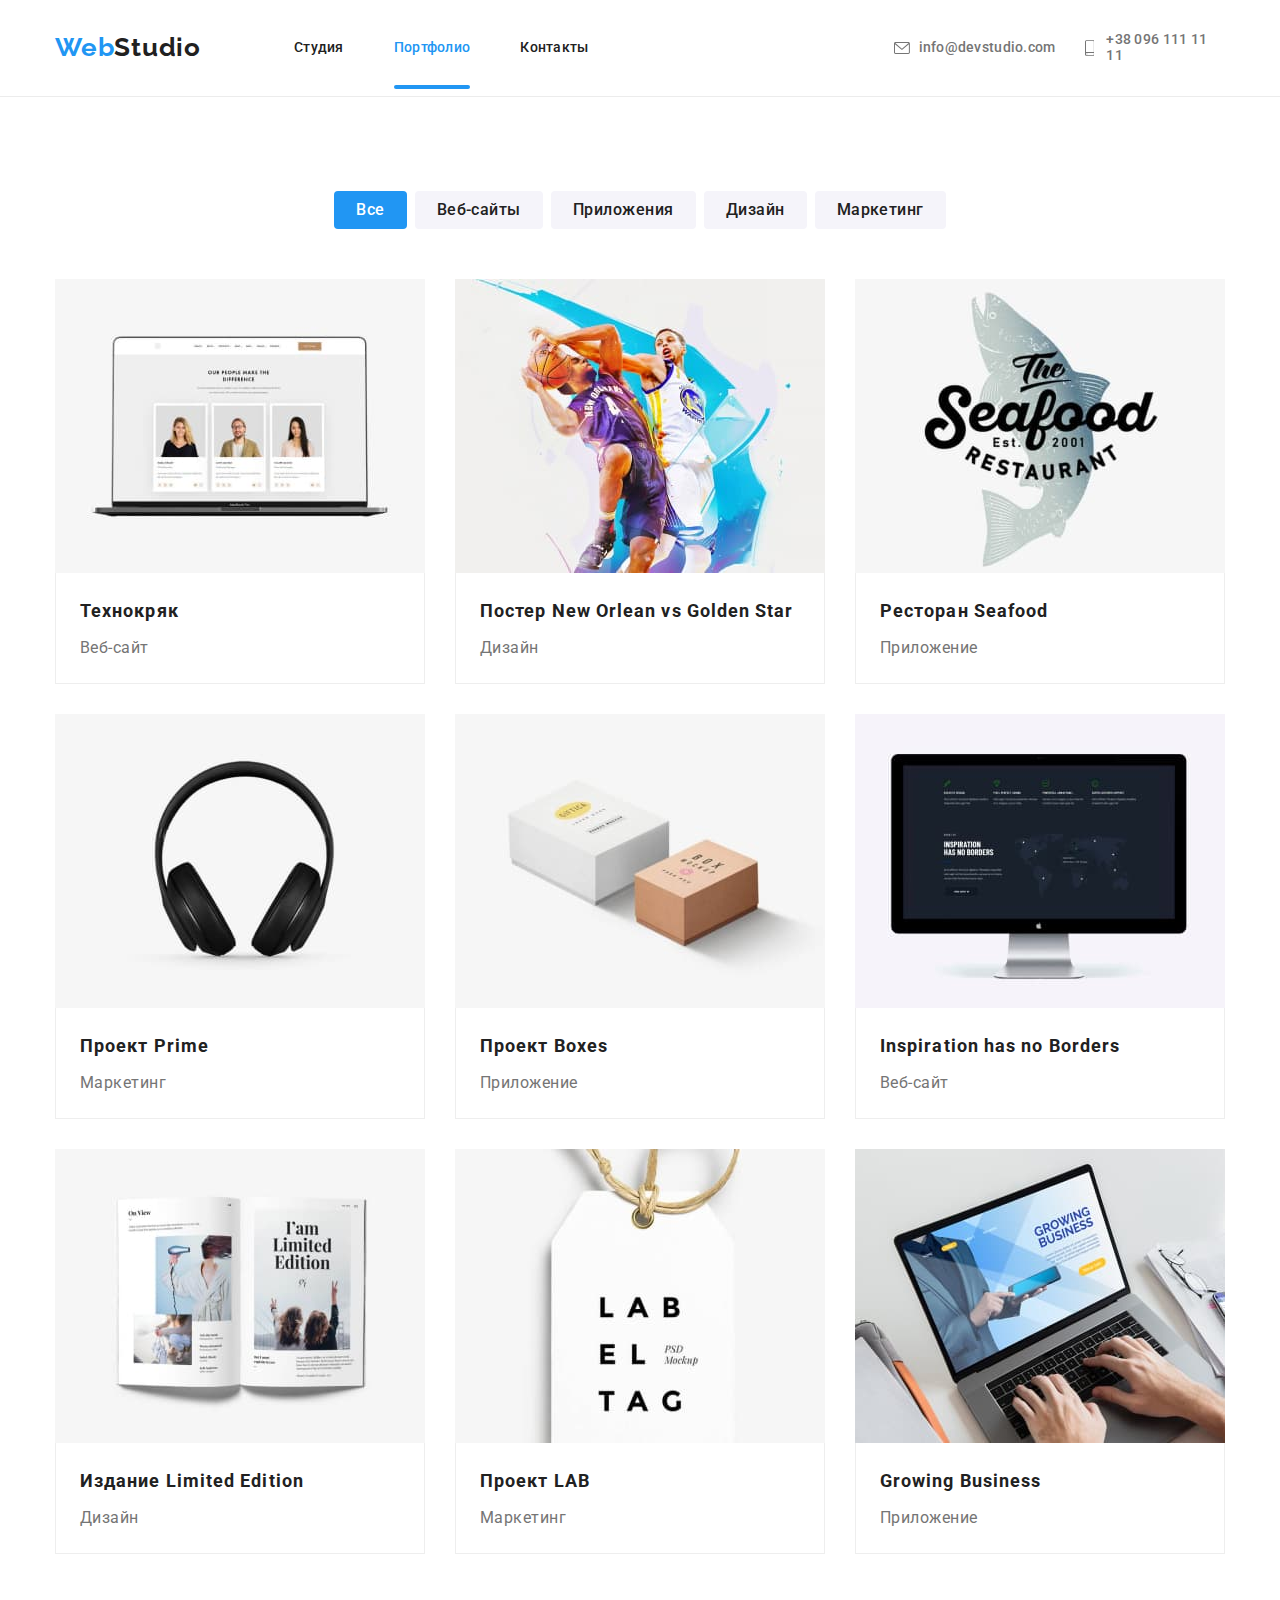
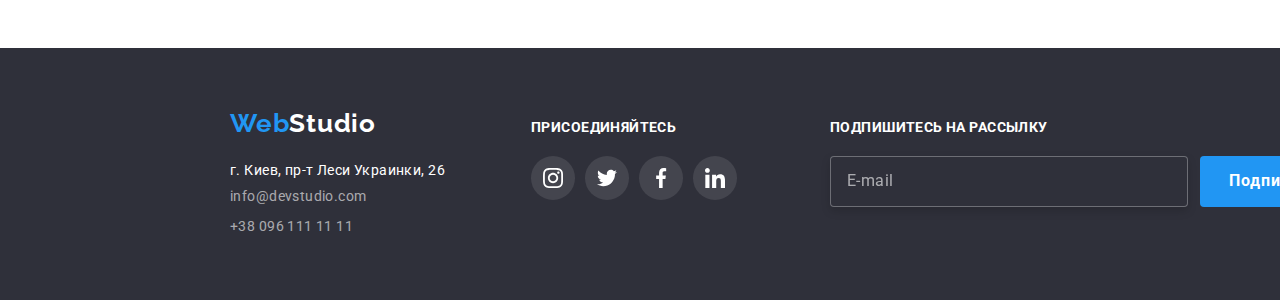
==== portfolio.html @ 99806f52 "Initial commit" ====
<!DOCTYPE html>
<html lang="en">
<head>
  <meta charset="UTF-8">
  <meta http-equiv="X-UA-Compatible" content="IE=edge">
  <meta name="viewport" content="width=device-width, initial-scale=1.0">
  <title>WebStudio</title>

  <!-- Fontfamily -->
  <link rel="preconnect" href="https://fonts.googleapis.com">
  <link rel="preconnect" href="https://fonts.gstatic.com" crossorigin>
  <link href="https://fonts.googleapis.com/css2?family=Raleway:wght@700&family=Roboto:wght@400;500;700;900&display=swap" rel="stylesheet">
  <!-- Normalize -->
  <link 
  rel="stylesheet" 
  href="https://cdnjs.cloudflare.com/ajax/libs/modern-normalize/1.1.0/modern-normalize.min.css"
  >
  <!-- Css -->
  <link rel="stylesheet" href="./css/styles.css">
</head>
<body>

  <!-- Header -->

  <header class="header">
    <div class= "container nav-container">
      <nav class="nav-list">
        <a href="./" class=" logo-header logo link" aria-label="WebStudio">
          <span class="logo-web">Web</span>Studio
        </a>
        <ul class="site-nav list">
          <li class="nav-element"><a href="./index.html" class="nav-link link" aria-label="Студия">Студия</a></li>
          <li class="nav-element"><a href="./portfolio.html" class="nav-link link current" aria-label="Портфолио">Портфолио</a></li>
          <li class="nav-element"><a href="" class="nav-link link" aria-label="Контакты">Контакты</a></li>
        </ul>
      </nav>

      <ul class="contacts-list list">
        <li class="contacts-item">
          <a href="mailto:info@devstudio.com" class="contacts-link link" aria-label="Mail">
            <svg class="mail-icon"
              width="16px"
              height="12px">
              <use href="./images/icons.svg#icon-envelope"></use>
            </svg>info@devstudio.com
          </a>
        </li>
        <li class="contacts-item">
          <a href="tel:+380961111111" class="contacts-link link" aria-label="Phone number">
            <svg class="tell-icon"
              width="10px"
              height="16px">
              <use href="./images/icons.svg#icon-smartphone"></use>
            </svg>+38 096 111 11 11
          </a>
        </li>
      </ul>
    </div>
  </header>

<!-- Main -->

  <main>

<!-- Filter -->
<section class="section-portfolio">
  <div class="container">
  <h1 class="visually-hidden">Наши работы</h1>
  <ul class="filter list">
    <li class="filter-item"><button type="button" class="filter-button current">Все</button></li>
    <li class="filter-item"><button type="button" class="filter-button">Веб-сайты</button></li>
    <li class="filter-item"><button type="button" class="filter-button">Приложения</button></li>
    <li class="filter-item"><button type="button" class="filter-button">Дизайн</button></li>
    <li class="filter-item"><button type="button" class="filter-button">Маркетинг</button></li>
  </ul>

  <!-- Portfolio -->
  
      <ul class="portfolio list">
    <li class="portfolio-card">
        <a href="/" target="_blank" class="link portfolio-link">
        <div class="portfolio-overlay">
          <p class="portfolio-text-overlay">Ресурс предлагает комплексные предложения с разным уровнем функционала и сервисов. Все это позволит посетителю получить исчерпывающие сведения о компании или частном лице.</p>
          <img src="./images/technokriak.jpg" class="image" alt="Технокряк" width="370">
        </div>
          <div class= "portfolio-title-descr">
        <h3 class="portfolio-title">Технокряк</h3>
        <p class="description">Веб-сайт</p>
        </div>  
      </a>
    </li>
    <li class="portfolio-card">
        <a href="/" target="_blank" class="link portfolio-link">
        <div class="portfolio-overlay">
          <p class="portfolio-text-overlay">Ресурс предлагает комплексные предложения с разным уровнем функционала и сервисов. Все это позволит посетителю получить исчерпывающие сведения о компании или частном лице.</p>
          <img src="./images/bassketball.jpg" class="image" alt="Баскетболисты" width="370">
        </div>
          <div class="portfolio-title-descr">
        <h3 class="portfolio-title">Постер New Orlean vs Golden Star</h3>
        <p class="description">Дизайн</p>
        </div>
      </a>
    </li>
    <li class="portfolio-card">
      <a href="/" target="_blank" class="link portfolio-link">
        <div class="portfolio-overlay">
          <p class="portfolio-text-overlay">Ресурс предлагает комплексные предложения с разным уровнем функционала и сервисов. Все это позволит посетителю получить исчерпывающие сведения о компании или частном лице.</p>
          <img src="./images/seafood.jpg" class="image" alt="Эмблема в виде рыбы" width="370">
        </div>
          <div class="portfolio-title-descr">
        <h3 class="portfolio-title">Ресторан Seafood</h3>
        <p class="description">Приложение</p>
        </div>
      </a>
    </li>
    <li class="portfolio-card">
      <a href="/" target="_blank" class="link portfolio-link">
        <div class="portfolio-overlay">
          <p class="portfolio-text-overlay">Ресурс предлагает комплексные предложения с разным уровнем функционала и сервисов. Все это позволит посетителю получить исчерпывающие сведения о компании или частном лице.</p>
          <img src="./images/headphone.jpg" class="image" alt="Наушники" width="370">
        </div>
          <div class="portfolio-title-descr">
        <h3 class="portfolio-title">Проект Prime</h3>
        <p class="description">Маркетинг</p>
        </div>
      </a>
    </li>
    <li class="portfolio-card">
      <a href="/" target="_blank" class="link portfolio-link">
        <div class="portfolio-overlay">
          <p class="portfolio-text-overlay">Ресурс предлагает комплексные предложения с разным уровнем функционала и сервисов. Все это позволит посетителю получить исчерпывающие сведения о компании или частном лице.</p>
          <img src="./images/boxes.jpg" class="image" alt="Коробки" width="370" >
        </div>
          <div class="portfolio-title-descr">
        <h3 class="portfolio-title">Проект Boxes</h3>
        <p class="description">Приложение</p>
        </div>
      </a>
    </li>
    <li class="portfolio-card">
      <a href="/" target="_blank" class="link portfolio-link">
        <div class="portfolio-overlay">
          <p class="portfolio-text-overlay">Ресурс предлагает комплексные предложения с разным уровнем функционала и сервисов. Все это позволит посетителю получить исчерпывающие сведения о компании или частном лице.</p>
          <img src="./images/website.jpg" class="image" alt="Веб-сайт" width="370">
        </div>
          <div class="portfolio-title-descr">
        <h3 class="portfolio-title">Inspiration has no Borders</h3>
        <p class="description">Веб-сайт</p>
        </div>
      </a>
    </li>
    <li class="portfolio-card">
      <a href="/" target="_blank" class="link portfolio-link">
        <div class="portfolio-overlay">
          <p class="portfolio-text-overlay">Ресурс предлагает комплексные предложения с разным уровнем функционала и сервисов. Все это позволит посетителю получить исчерпывающие сведения о компании или частном лице.</p>
          <img src="./images/book.jpg" class="image" alt="Книга" width="370">
        </div>
        <div class="portfolio-title-descr">
          <h3 class="portfolio-title">Издание Limited Edition</h3>
          <p class="description">Дизайн</p>
        </div>
      </a>
    </li>
    <li class="portfolio-card">
      <a href="/" target="_blank" class="link portfolio-link">
        <div class="portfolio-overlay">
          <p class="portfolio-text-overlay">Ресурс предлагает комплексные предложения с разным уровнем функционала и сервисов. Все это позволит посетителю получить исчерпывающие сведения о компании или частном лице.</p>
          <img src="./images/labeltag.jpg" class="image" alt="Метка" width="370">
        </div>
          <div class="portfolio-title-descr">
        <h3 class="portfolio-title">Проект LAB</h3>
        <p class="description">Маркетинг</p>
        </div>
      </a>
    </li>
    <li class="portfolio-card">
      <a href="/" target="_blank" class="link portfolio-link">
        <div class="portfolio-overlay">
          <p class="portfolio-text-overlay">Ресурс предлагает комплексные предложения с разным уровнем функционала и сервисов. Все это позволит посетителю получить исчерпывающие сведения о компании или частном лице.</p>
          <img src="./images/growingbusiness.jpg" class="image" alt="Сайт на мониторе" width="370">
        </div>
          <div class="portfolio-title-descr">
        <h3 class="portfolio-title">Growing Business</h3>
        <p class="description">Приложение</p>
        </div>
      </a>
      </li>
  </ul>
  </div>

</section>
  </main>

<!-- Footer -->

  <footer class="footer">
    <div class="container">
      <div>
        <a href="./" class="logo-footer logo link" aria-label="WebStudio">
          <span class="logo-web">Web</span>Studio
        </a>
        <address class="address">
          <ul class="contacts-footer list">
            <li class="address-item"><a href="/" class="contacts-address link" aria-label="address">г. Киев, пр-т Леси Украинки, 26</a></li>
            <li class="address-item"><a href="mailto:info@devstudio.com" class="contacts-link link" aria-label="Mail">info@devstudio.com</a></li>
            <li class="address-item"><a href="tel:+380961111111" class="contacts-link link" aria-label="Phone number">+38 096 111 11 11</a></li>
          </ul>
        </address>
      </div>
      <div class="footer-social-container">
          <b class="subscribe">присоединяйтесь</b>
          <ul class="footer-social-list list">
            <li class="footer-social-item">
                    <a href="" class="footer-social-element" aria-label="instagram">
                      <svg class="footer-social-icon"
                      height="20px"
                      width="20px">
                        <use href="images/icons.svg#icon-instagram" ></use>
                      </svg>
                    </a></li>
                  <li class="footer-social-item">
                    <a href="" class="footer-social-element" aria-label="twitter">
                      <svg class="footer-social-icon"
                      height="20px"
                      width="20px">
                        <use href="images/icons.svg#icon-twitter" ></use>
                      </svg>
                    </a></li>
                  <li class="footer-social-item">
                    <a href="" class="footer-social-element" aria-label="facebook">
                      <svg class="footer-social-icon"
                      height="20px"
                      width="20px">
                        <use href="images/icons.svg#icon-facebook" ></use>
                      </svg>
                    </a></li>
                  <li class="footer-social-item">
                    <a href="" class="footer-social-element"  aria-label="linkedin">
                      <svg class="footer-social-icon"
                      height="20px"
                      width="20px">
                        <use href="images/icons.svg#icon-linkedin" ></use>
                      </svg>
                    </a></li>
          </ul>
      </div> 

      <div class="footer-form-container">
        <p class="subscribe footer-form-title">Подпишитесь на рассылку</p>
        <form class="footer-form">
            <input class="footer-email-input" type="email" name="email" placeholder="E-mail">
          <button class="button fotter-button" type="submit">
            Подписаться
            <svg class="footer-icon"
              width="24px"
              height="24px">
              <use href="./images/icons.svg#icon-send"></use>
            </svg>
          </button>
        </form>
      </div>
    </div>
  </footer>

</body>
</html>
---- css/styles.css ----
/* Styles for index.html */
:root {
  --primary-text-color: #2a2a2a;
  --title-text-color: #212121;
  --accent-color: #2196F3;
  --primary-white-color: #FFFFFF;
  --grey: #757575;
  --grey-light: rgba(255, 255, 255, 0.6);
  --grey-ultra-light: #F5F4FA;
  --background-color: #2F303A;
  --background-color-for-hero:#C4C4C4;
  /* --primary-bg-color:#E5E5E5; */
} 

/* Box-sizing */
html {
  box-sizing: border-box;
}


/* Body */
body {
  margin: 0;

  /* background-color: var(--primary-bg-color); */
  color: var(--primary-text-color);

  font-size: 14px;
  font-weight: 400;
  line-height: 1.71;
  font-family: Roboto, sans-serif;
}

/* Class .container  */
.container {
  width: 1200px;
  margin: 0 auto;
  padding: 0 15px;
}

/* Class .list  */
.list {
  list-style: none;
  
  margin: 0;
  padding: 0;
}

/* Class .link  */
.link {
  text-decoration: none;
}

/* Class .section-title  */
.section-title {
  color: var(--title-text-color);

  font-size: 36px;
  line-height: 1.17;
  text-align: center;
}

/* Class .image */
.image {
  width: 100%;
  height: auto;
  display:block;
}

/* INDEX.HTML */

/* HEADER */
.header {
  border-bottom: 1px solid #ECECEC
}

.nav-container {
  display: flex;
  align-items: center;
}

.nav-list {
  display: flex;
  align-items: center;
}

/* Logo */

.logo {
  margin-right: 93px;

  color: var(--title-text-color);

  font-family: Raleway;
  font-size: 26px;
  font-weight: 700;
  line-height: 1.19;
  letter-spacing: 0.03em;
}

.logo-web {
  color: var(--accent-color);
}

/* Nav */

.site-nav {
  display: flex;
  align-items: center;
}

.nav-element:not(:last-child) {
  margin-right: 50px;
}

.nav-link {
  display: block;
  padding: 32px 0;

  color: var(--title-text-color);

  font-weight: 500;
  line-height: 1.14;
  letter-spacing: 0.02em;

  transition-timing-function: cubic-bezier(0.4, 0, 0.2, 1);
  transition-duration: 250ms;
  transition-property: color;

}

.nav-link:hover,
.nav-link:focus {
  color: var(--accent-color);
}

.nav-link.current{
  color: var(--accent-color);
}

/* hover-line */
.nav-link.current,
.nav-link {
  position: relative;
}


.nav-link.current::after {
  content: "";
  position: absolute;
  bottom: -1.5px;
  left: 0;

  width: 100%;
  height: 4px;

  background: #2196F3;
  border-radius: 2px;
  }




/* contacts */

.contacts-list {
  display: flex;
  align-items: center;
  margin-left: 305px;
}

.contacts-item:not(:last-child){
  margin-right: 29px;
}

.contacts-link {
  display: flex;
  align-items: center;
  padding: 32px 0;


  color: var(--grey);
  fill: var(--grey);

  font-weight: 500;
  line-height: 1.14;
  letter-spacing: 0.02em;

  transition-timing-function: cubic-bezier(0.4, 0, 0.2, 1) ;
  transition-duration: 250ms;
  transition-property: color, fill;
}

.contacts-link:hover,
.contacts-link:focus {
  color: var(--accent-color);
  fill: var(--accent-color);
}

/* icons for contacts */
.mail-icon {
  margin-right: 9px;
}

.tell-icon {
  margin-right: 12px;
}


/* MAIN */

/* Hero */
.hero {
  padding: 200px 0;
  margin: auto;


  background-color: var(--background-color-for-hero);

  background-image:
  linear-gradient(
    rgba(47, 48, 58, 0.475),
    rgba(47, 48, 58, 0.475)),
    url(../images/team.jpg);
  background-repeat: no-repeat;
  background-position: center;
  max-width: 1600px; 
  }

.hero-container {
  text-align: center;
}


.visually-hidden {
  position: absolute;
  width: 1px;
  height: 1px;
  margin: -1px;
  padding: 0;
  overflow: hidden;
  border: 0;
  clip: rect(0 0 0 0);
}

.hero-title {
  max-width: 696px;
  margin: 0 auto 30px;

  color: var(--primary-white-color);

  font-weight: 900;
  font-size: 44px;
  line-height: 1.36;
  letter-spacing: 0.06em;
  text-transform: uppercase;
}

.button {
  padding: 10px 32px;
  min-width: 200px;
  border: 0;
  border-radius: 4px;

  color: var(--primary-white-color);
  background-color: var(--accent-color);

  font-family: inherit;
  font-weight: 700;
  font-size: 16px;
  line-height: 1.88;
  letter-spacing: 0.06em;

  cursor: pointer;
  transition-duration: 250ms;
  transition-timing-function: cubic-bezier(0.4, 0, 0.2, 1);
  transition-property: background-color;
}
.button:focus,
.button:hover {
  background-color: #188CE8;;
}

/* Feature */

.feature-section {
  padding: 94px 0 47px;
}

.feature-list {

  display: flex;
  align-items: center;
  justify-content: center;
}

.feature-item {
  width: 270px;
  margin-right: 30px;
}

.feature-item:last-child {
  margin-right: 0;
}

.feature-icon-container {
  margin-bottom: 30px;
  display: flex;
  align-items: center;
  justify-content: center;

  background: #F5F4FA;

  width: 270px;
  height: 120px;
}

.feature-title {
  margin: 0 0 10px;
  color: var(--title-text-color);

  font-weight: 700;
  font-size: 14px;
  line-height: 1.14;
  text-transform: uppercase;
  letter-spacing: 0.03em;
}

.feature-subtitle {
  margin: 0;

  color: var(--grey);

  line-height: 1.71;
  letter-spacing: 0.03em;
}

/* Services */

.services-section {
  padding: 47px 0 94px;
}

.section-title {
  margin: 0 0 50px;
  
  text-align: center;
}

.services-list {
  display: flex;
  align-items: center;
  justify-content: center;
}
  
.services-item {
  position: relative;

  margin-right: 30px;
}

.services-item:last-child {
  margin-right: 0;
}
/* description */

.services-description {
  position: absolute;
  bottom: 0;
  padding: 27px;
  right: 0;
  left: 0;

  margin: 0;
  font-weight: 700;
  line-height: 1.14;
  text-align: center;
  letter-spacing: 0.03em;
  text-transform: uppercase;

  color: var(--primary-white-color);

  background: rgba(47, 48, 58, 0.8);
}

/* Team */

.team-section {
  background-color: #F5F4FA;
  padding: 94px 0;
}

.team-list {
  display: flex;
  align-items: center;
  justify-content: center;
}

.team-card {
  margin: 0 30px 0 0;

  background-color:var(--primary-white-color) ;

  box-shadow: 0px 1px 3px rgba(0, 0, 0, 0.12), 0px 1px 1px rgba(0, 0, 0, 0.14), 0px 2px 1px rgba(0, 0, 0, 0.2);
  border-radius: 0px 0px 4px 4px;
}

.card-title {
  padding: 30px 32px;

  text-align: center;
}

.team-title {
  margin: 0 0 10px 0;

  font-weight: 500;
  font-size: 16px;
  line-height: 1.19;
  letter-spacing: 0.03em;
}



.team-card:last-child {
  margin-right: 0;
}

.team-description {

  color: var(--grey);

  font-weight: 400;
  font-size: 16px;
  line-height: 1.19;
  letter-spacing: 0.03em;

  margin: 0 0 16px;
}

.social-list {
  display: flex;
  align-items: center;
  justify-content: center;
}

.social-element {
  display: flex;
  align-items: center;
  justify-content: center;

  fill: #AFB1B8 ;

  height: 44px;
  width: 44px;
  border-radius: 50%;
  transition-timing-function: cubic-bezier(0.4, 0, 0.2, 1) ;
  transition-duration: 250ms;
  transition-property: background-color, fill;

}
.social-item:not(:last-child) {
  margin-right: 10px;
  
}

.social-element:hover,
.social-element:focus {
  background-color: var(--accent-color);
  fill: var(--primary-white-color)
}

/* Our clients */

.clients-section {
  padding: 94px 0;
}
.clients-list {
  display: flex;
  align-items: center;
}

.clients-item {
  width: 170px;
  height: 92px;
}

.clients-icon{
  display: flex;
  align-items: center;
  justify-content: center;

  fill: #AFB1B8;


  border: 1px solid #AFB1B8;
  border-radius: 4px;
  width: 100%;
  height: 100%;

  transition-timing-function: cubic-bezier(0.4, 0, 0.2, 1) ;
  transition-duration: 250ms;
  transition-property: fill, border;
}
.clients-item:not(:last-child) {
  margin-right: 30px;
}

.clients-icon:hover,
.clients-icon:focus {
  fill: var(--accent-color);
  border: 1px solid #2196F3;
}

/* FOOTER */

.footer {
  padding: 60px 215px;

  background-color: var(--background-color)
}



.footer .logo {
  color: var(--primary-white-color);
}

.logo-footer {
  display: inline-block;
  margin-bottom: 20px;
  margin-right: 0;
}
.address-item {
  margin-bottom: 9px;
  height: 21px;
}
.address-item:last-child {
  margin-bottom: 0;
}

.contacts-footer {
  width: 231px;
}

.contacts-address {
  color: var(--primary-white-color);

  font-style: normal;
  letter-spacing: 0.03em;

}

.footer .contacts-link {
  padding: 0;
  color: var(--grey-light);

  font-weight: 400;
  font-style: normal;
  letter-spacing: 0.03em;

  transition-timing-function: cubic-bezier(0.4, 0, 0.2, 1) ;
  transition-duration: 250ms;
  transition-property: color;
}

.footer .contacts-link:hover,
.footer .contacts-link:focus {
  color: var(--accent-color);
}
/* Social */

.footer .container {
  display: flex;
  align-items: baseline;
}

.footer-social-container {
margin-left: 70px;

}

.subscribe {
  display: block;
  margin-bottom: 20px;

  color: var(--primary-white-color);


  font-weight: 700;
  line-height: 1.14;
  letter-spacing: 0.03em;
  text-transform: uppercase;
}

.footer-social-list {
display: flex;
}

.footer-social-item {
display: flex;
}

.footer-social-item:not(:last-child) {
  margin-right: 10px;
}

.footer-social-element {
  display: flex;
  align-items: center;
  justify-content: center;

  background-color: rgba(255, 255, 255, 0.1);
  fill: var(--primary-white-color);

  width: 44px;
  height: 44px;
  border-radius: 50%;

  transition-duration: 250ms;
  transition-timing-function: cubic-bezier(0.4, 0, 0.2, 1);
  transition-property: background-color;
}

.footer-social-element:hover,
.footer-social-element:focus {
  background-color: var(--accent-color);
}

/* footer-modal */

.footer-form-container {
  display: flex;
  flex-direction: column;
  margin-left: 93px;
  width: 570px;

}


.footer-form {
  display: flex;
  align-items: flex-end;


}

.footer-form-title {
  margin: 0 0 20px ;
  color: var(--primary-white-color);

  font-weight: 700;
  line-height: 1.14;
  letter-spacing: 0.03em;
}

.footer-label {
  display: flex;
  flex-direction: column;
  margin: 0;
  width: 100%;
}

.footer-email-input {
  font-size: 16px;
  padding: 15px 10px 15px 16px;
  width: 100%;

  background: var(--background-color);
  color: var(--background-color-for-hero);

  border: 1px solid rgba(255, 255, 255, 0.3);
  filter: drop-shadow(0px 4px 4px rgba(0, 0, 0, 0.15));
  border-radius: 4px;
  outline: transparent;
  transition-property: solid;
  transition-duration: 250ms;
  transition-timing-function: cubic-bezier(0.4, 0, 0.2, 1);
}

.footer-email-input:focus {
  border: 1px solid var(--accent-color);
}

.footer-email-input::placeholder {
  font-weight: 400;
  font-size: 16px;
  line-height: 1.25;
  letter-spacing: 0.03em;

  color: rgba(255, 255, 255, 0.6);
}

.fotter-button {
display: flex;
justify-content: center;
align-items: center;
margin-left: 12px;

padding: 10px 28px 10px 29px ;

fill: var(--primary-white-color);
}

.footer-icon {
  padding: 0;
  margin-left: 10px;
}
/* Modal */

.backdrop {
  position: fixed;


  width: 100vw;
  height: 100vh;
  left: 0px;
  top: 0px;

  background: rgba(0, 0, 0, 0.2);
  
  opacity: 1;
  visibility: visible;
  pointer-events: initial;

  transition-property: opacity, visibility;
  transition-duration: 250ms;
  transition-timing-function: cubic-bezier(0.4, 0, 0.2, 1);

}

.modal {
  position: absolute;
  width: 528px;
  top:50%;
  left:50%;
  transform: translate(-50%,-50%);

  background: #FFFFFF;
  box-shadow: 0px 1px 3px rgba(0, 0, 0, 0.12), 0px 1px 1px rgba(0, 0, 0, 0.14), 0px 2px 1px rgba(0, 0, 0, 0.2);
  border-radius: 4px;
}

.backdrop.is-hidden {
  opacity: 0;
  visibility: hidden;
  pointer-events: none;
}

.modal-close {
  display: flex;
  justify-content: center;
  align-items: center;
  position: absolute;
  top: 8px;
  right: 8px;

  width: 30px;
  height: 30px;

  background: #FFFFFF;
  border: 1px solid rgba(0, 0, 0, 0.1);
  border-radius: 50%;

  cursor: pointer;
  transition-timing-function: cubic-bezier(0.4, 0, 0.2, 1) 250s;
  transition-duration: 250ms;
  transition-property: fill;
}

  .modal-close:focus,
  .modal-close:hover {
  fill:var(--accent-color);
}

.modal-close-icon {
  display: block;
}

/* Form */

.modal-container {
  padding: 40px;
}

.modal-form {
  display: flex;
  flex-direction: column;
  justify-content: center;

}

.modal-title{
  text-align: center;
  margin-top: 0;
  margin-bottom: 12px;
  font-weight: 700;
  font-size: 20px;
  line-height: 1.15;
  letter-spacing: 0.03em;
;
}

.label {
  display: flex;
  position: relative;
  flex-direction: column;
  
  margin-bottom: 10px;


  font-size: 12px;
  line-height: 1.16;
  letter-spacing: 0.01em;

  color: var(--grey);
}


.modal-input {
  padding: 12px 10px 12px 42px;
  margin-top: 4px;
  border: 1px solid rgba(33, 33, 33, 0.2);
  border-radius: 4px;
  outline: transparent;
  transition-timing-function: cubic-bezier(0.4, 0, 0.2, 1) ;
  transition-duration: 250ms;
  transition-property: border-color ;
  
}

.modal-input:focus {
  border-color: var(--accent-color);
}

.modal-input:focus +.modal-icon{
  fill: var(--accent-color);
}

.modal-icon {
  padding: 0;
  position: absolute;
  top: 50%;
  left: 12px;


  fill: var(--title-text-color);
  transition-timing-function: cubic-bezier(0.4, 0, 0.2, 1);
  transition-duration: 250ms;
  transition-property: fill;

}



.textarea {
  padding: 11px 16px;
  margin-top: 4px;
  outline: transparent;

  border: 1px solid rgba(33, 33, 33, 0.2);
  border-radius: 4px;

  transition-timing-function: cubic-bezier(0.4, 0, 0.2, 1) ;
  transition-duration: 250ms;
  transition-property: border-color;

  resize: none;
}


.textarea:focus {
border-color: var(--accent-color);
}

.textarea::placeholder {
  font-weight: 400;
  font-size: 12px;
  line-height: 1.166;
  letter-spacing: 0.01em;

  color: rgba(117, 117, 117, 0.5);

}

.fake {

  display: flex;
  justify-content: center;
  align-items: center;
  background:var(--primary-white-color);
  width: 16px;
  height: 15px;
  margin-right: 8px;

  border-radius: 4px;
  outline: 2px solid var(--title-text-color);
  outline-offset: -2px;

  transition-timing-function: cubic-bezier(0.4, 0, 0.2, 1);
  transition-duration: 250ms;
  transition-property: solid, background-color;
}

.fake:focus {
    outline: 2px solid var(--accent-color);
}

.icon-fake {
  fill: var(--primary-white-color) ;
  transition-timing-function: cubic-bezier(0.4, 0, 0.2, 1);
  transition-duration: 250ms;
  transition-property: fill;
}

.input-checkbox:checked + .fake {
  outline-color: var(--accent-color);
  background-color: var(--accent-color);
}

.agreement-link {
  text-decoration-line: underline;
  color: var(--accent-color);
}

.agreement {
  display: flex;
  flex-direction: row;
  justify-content: center;
  align-items:center ;
  text-align: center;
  margin-bottom: 30px ;
  margin-top: 10px;


  font-weight: 400;
  font-size: 14px;
  line-height: 1.71;
  letter-spacing: 0.03em;

  color: var(--grey);
}

.modal-button {
  margin: 0 auto;
  width: 200px;
  height: 50px;
}




/* STYLES FOR PORTFOLIO */

/* MAIN */
/* Portfolio */
.section-portfolio {
  padding: 94px 0;
}

.portfolio {
  display: flex;
  flex-wrap: wrap;
}

.portfolio-card {
  margin: 0 30px 30px 0;
}

.portfolio-card:nth-child(3n+3) {
  margin-right: 0;
}

.portfolio-card:nth-last-child(-n+3) {
  margin-bottom: 0;
}
.portfolio-link{
  display: block;
  transition-timing-function: cubic-bezier(0.4, 0, 0.2, 1) ;
  transition-duration: 250ms;
  transition-property: box-shadow;
}

.portfolio-link:hover,
.portfolio-link:focus {
  box-shadow: 0px 1px 1px rgba(0, 0, 0, 0.12),
    0px 4px 4px rgba(0, 0, 0, 0.06),
    1px 4px 6px rgba(0, 0, 0, 0.16);
}

.portfolio-title-descr {
  padding: 20px 24px;

  border: 1px solid #EEEEEE;
  border-top: 0;
}

.portfolio-title {
  margin: 0 0 4px;

  color: var(--title-text-color);

  font-size: 18px;
  line-height: 2;
  letter-spacing: 0.06em;
}

.description {
  margin: 0;

  color: var(--grey);

  font-size: 16px;
  line-height: 1.88;
  letter-spacing: 0.03em;
}

/* overlay */

.image-container{
  position: relative;
}

.portfolio-text-overlay {
  position: absolute;
  transform: translateY(100%);
  transition-timing-function: cubic-bezier(0.4, 0, 0.2, 1) ;
  transition-duration: 250ms;
  transition-property: transform, opacity;
  top: 0;
  bottom: 0;
  opacity: 0;

  padding: 63px 24px;
  margin: 0;

  font-weight: 400;
  font-size: 18px;
  line-height: 1.5;
  letter-spacing: 0.03em;

  color: var(--primary-white-color);

  background: rgba(33, 150, 243, 0.9);
}

.portfolio-overlay {
position: relative;
overflow: hidden;
}



.portfolio-link:hover .portfolio-text-overlay,
.portfolio-link:focus .portfolio-text-overlay {
    transform: translateY(0);
    opacity: 1;
  }



/* Filter */
.filter {
    display: flex;
    justify-content: center;
    margin-bottom: 50px;
}

.filter-item {
margin-right: 8px;
}

.filter-item:last-child {
  margin-right: 0;
}

.filter-button {
  padding: 6px 22px;
  
  color: var(--title-text-color);
  background-color: var(--grey-ultra-light);
  border: 0;
  
  font-family: inherit;
  font-weight: 500;
  font-size: 16px;
  line-height: 1.63;
  letter-spacing: 0.03em;
  border-radius: 4px;
  
  cursor: pointer;
  transition-timing-function: cubic-bezier(0.4, 0, 0.2, 1);
  transition-duration:250ms;
  transition-property:color, background-color, box-shadow;
  
}

.filter-button.current {
  color: var(--primary-white-color);
  background-color: var(--accent-color)
}

.filter-button:hover,
.filter-button:focus {
  color: var(--primary-white-color);
  background-color: var(--accent-color);
  box-shadow: 0px 3px 1px rgba(0, 0, 0, 0.1), 0px 1px 2px rgba(0, 0, 0, 0.08), 0px 2px 2px rgba(0, 0, 0, 0.12);

}
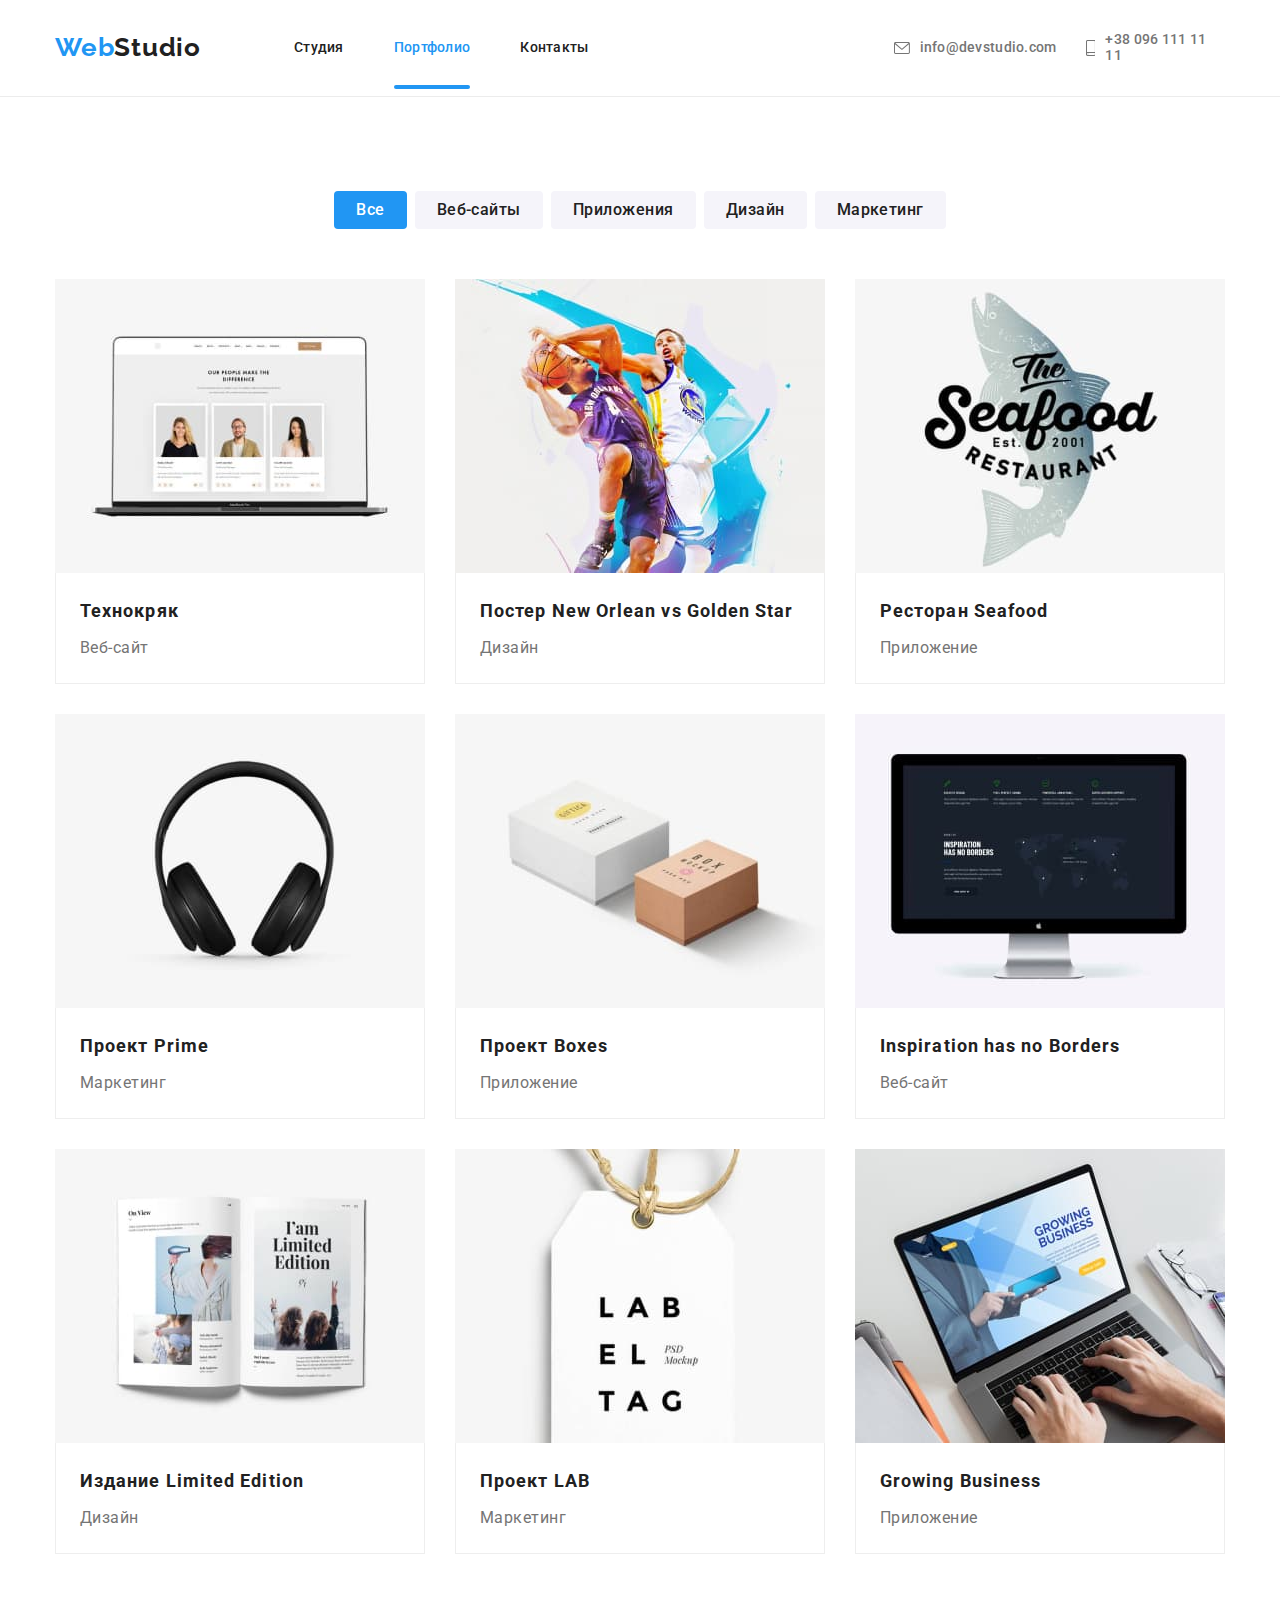
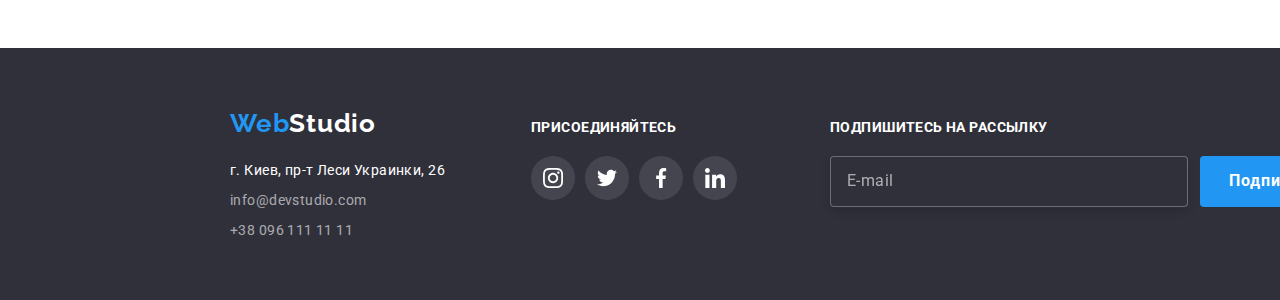
==== commit c5d81a2e: "add classes (BEM)" ====
--- a/portfolio.html
+++ b/portfolio.html
@@ -23,22 +23,23 @@
   <!-- Header -->
 
   <header class="header">
-    <div class= "container nav-container">
-      <nav class="nav-list">
-        <a href="./" class=" logo-header logo link" aria-label="WebStudio">
-          <span class="logo-web">Web</span>Studio
+    <div class= "header__container container">
+      <nav class="nav">
+        <a href="./" class="nav__logo" aria-label="WebStudio">
+          <span class="nav__logo-name">Web</span>Studio
         </a>
-        <ul class="site-nav list">
-          <li class="nav-element"><a href="./index.html" class="nav-link link" aria-label="Студия">Студия</a></li>
-          <li class="nav-element"><a href="./portfolio.html" class="nav-link link current" aria-label="Портфолио">Портфолио</a></li>
-          <li class="nav-element"><a href="" class="nav-link link" aria-label="Контакты">Контакты</a></li>
+        <ul class="nav__list list">
+          <li class="nav__item"><a href="./index.html" class="nav__link link" aria-label="Студия">Студия</a></li>
+          <li class="nav__item"><a href="./portfolio.html" class="nav__link current link" aria-label="Портфолио">Портфолио</a></li>
+          <li class="nav__item"><a href="" class="nav__link link" aria-label="Контакты">Контакты</a></li>
         </ul>
+        <a></a>
       </nav>
 
-      <ul class="contacts-list list">
-        <li class="contacts-item">
-          <a href="mailto:info@devstudio.com" class="contacts-link link" aria-label="Mail">
-            <svg class="mail-icon"
+      <ul class="contacts list">
+        <li class="contacts__item">
+          <a href="mailto:info@devstudio.com" class="contacts__link link " aria-label="Mail">
+            <svg class="contacts__icon"
               width="16px"
               height="12px">
               <use href="./images/icons.svg#icon-envelope"></use>
@@ -46,8 +47,8 @@
           </a>
         </li>
         <li class="contacts-item">
-          <a href="tel:+380961111111" class="contacts-link link" aria-label="Phone number">
-            <svg class="tell-icon"
+          <a href="tel:+380961111111" class="contacts__link link " aria-label="Phone number">
+            <svg class="contacts__icon"
               width="10px"
               height="16px">
               <use href="./images/icons.svg#icon-smartphone"></use>
@@ -63,125 +64,125 @@
   <main>
 
 <!-- Filter -->
-<section class="section-portfolio">
+<section class="portfolio__section">
   <div class="container">
-  <h1 class="visually-hidden">Наши работы</h1>
-  <ul class="filter list">
-    <li class="filter-item"><button type="button" class="filter-button current">Все</button></li>
-    <li class="filter-item"><button type="button" class="filter-button">Веб-сайты</button></li>
-    <li class="filter-item"><button type="button" class="filter-button">Приложения</button></li>
-    <li class="filter-item"><button type="button" class="filter-button">Дизайн</button></li>
-    <li class="filter-item"><button type="button" class="filter-button">Маркетинг</button></li>
+  <h1 class="hidden">Наши работы</h1>
+  <ul class="filter__list list">
+    <li class="filter__item"><button type="button" class="filter__button current">Все</button></li>
+    <li class="filter__item"><button type="button" class="filter__button">Веб-сайты</button></li>
+    <li class="filter__item"><button type="button" class="filter__button">Приложения</button></li>
+    <li class="filter__item"><button type="button" class="filter__button">Дизайн</button></li>
+    <li class="filter__item"><button type="button" class="filter__button">Маркетинг</button></li>
   </ul>
 
   <!-- Portfolio -->
   
-      <ul class="portfolio list">
-    <li class="portfolio-card">
-        <a href="/" target="_blank" class="link portfolio-link">
-        <div class="portfolio-overlay">
-          <p class="portfolio-text-overlay">Ресурс предлагает комплексные предложения с разным уровнем функционала и сервисов. Все это позволит посетителю получить исчерпывающие сведения о компании или частном лице.</p>
-          <img src="./images/technokriak.jpg" class="image" alt="Технокряк" width="370">
-        </div>
-          <div class= "portfolio-title-descr">
-        <h3 class="portfolio-title">Технокряк</h3>
-        <p class="description">Веб-сайт</p>
-        </div>  
-      </a>
-    </li>
-    <li class="portfolio-card">
-        <a href="/" target="_blank" class="link portfolio-link">
-        <div class="portfolio-overlay">
-          <p class="portfolio-text-overlay">Ресурс предлагает комплексные предложения с разным уровнем функционала и сервисов. Все это позволит посетителю получить исчерпывающие сведения о компании или частном лице.</p>
+      <ul class="portfolio__list list">
+    <li class="portfolio__card">
+        <a href="/" target="_blank" class="portfolio__link link">
+          <div class="portfolio__overlay">
+            <p class="portfolio__text">Ресурс предлагает комплексные предложения с разным уровнем функционала и сервисов. Все это позволит посетителю получить исчерпывающие сведения о компании или частном лице.</p>
+            <img src="./images/technokriak.jpg" class="image" alt="Технокряк" width="370">
+          </div>
+          <div class= "portfolio__block">
+            <h3 class="portfolio__title">Технокряк</h3>
+            <p class="portfolio__subtitle">Веб-сайт</p>
+          </div>  
+      </a>
+    </li>
+    <li class="portfolio__card">
+        <a href="/" target="_blank" class="portfolio__link link">
+        <div class="portfolio__overlay">
+          <p class="portfolio__text">Ресурс предлагает комплексные предложения с разным уровнем функционала и сервисов. Все это позволит посетителю получить исчерпывающие сведения о компании или частном лице.</p>
           <img src="./images/bassketball.jpg" class="image" alt="Баскетболисты" width="370">
         </div>
-          <div class="portfolio-title-descr">
-        <h3 class="portfolio-title">Постер New Orlean vs Golden Star</h3>
-        <p class="description">Дизайн</p>
-        </div>
-      </a>
-    </li>
-    <li class="portfolio-card">
-      <a href="/" target="_blank" class="link portfolio-link">
-        <div class="portfolio-overlay">
-          <p class="portfolio-text-overlay">Ресурс предлагает комплексные предложения с разным уровнем функционала и сервисов. Все это позволит посетителю получить исчерпывающие сведения о компании или частном лице.</p>
+          <div class="portfolio__block">
+        <h3 class="portfolio__title">Постер New Orlean vs Golden Star</h3>
+        <p class="portfolio__subtitle">Дизайн</p>
+        </div>
+      </a>
+    </li>
+    <li class="portfolio__card">
+      <a href="/" target="_blank" class="portfolio__link link">
+        <div class="portfolio__overlay">
+          <p class="portfolio__text">Ресурс предлагает комплексные предложения с разным уровнем функционала и сервисов. Все это позволит посетителю получить исчерпывающие сведения о компании или частном лице.</p>
           <img src="./images/seafood.jpg" class="image" alt="Эмблема в виде рыбы" width="370">
         </div>
-          <div class="portfolio-title-descr">
-        <h3 class="portfolio-title">Ресторан Seafood</h3>
-        <p class="description">Приложение</p>
-        </div>
-      </a>
-    </li>
-    <li class="portfolio-card">
-      <a href="/" target="_blank" class="link portfolio-link">
-        <div class="portfolio-overlay">
-          <p class="portfolio-text-overlay">Ресурс предлагает комплексные предложения с разным уровнем функционала и сервисов. Все это позволит посетителю получить исчерпывающие сведения о компании или частном лице.</p>
+          <div class="portfolio__block">
+        <h3 class="portfolio__title">Ресторан Seafood</h3>
+        <p class="portfolio__subtitle">Приложение</p>
+        </div>
+      </a>
+    </li>
+    <li class="portfolio__card">
+      <a href="/" target="_blank" class=" portfolio__link link">
+        <div class="portfolio__overlay">
+          <p class="portfolio__text">Ресурс предлагает комплексные предложения с разным уровнем функционала и сервисов. Все это позволит посетителю получить исчерпывающие сведения о компании или частном лице.</p>
           <img src="./images/headphone.jpg" class="image" alt="Наушники" width="370">
         </div>
-          <div class="portfolio-title-descr">
-        <h3 class="portfolio-title">Проект Prime</h3>
-        <p class="description">Маркетинг</p>
-        </div>
-      </a>
-    </li>
-    <li class="portfolio-card">
-      <a href="/" target="_blank" class="link portfolio-link">
-        <div class="portfolio-overlay">
-          <p class="portfolio-text-overlay">Ресурс предлагает комплексные предложения с разным уровнем функционала и сервисов. Все это позволит посетителю получить исчерпывающие сведения о компании или частном лице.</p>
+          <div class="portfolio__block">
+        <h3 class="portfolio__title">Проект Prime</h3>
+        <p class="portfolio__subtitle">Маркетинг</p>
+        </div>
+      </a>
+    </li>
+    <li class="portfolio__card">
+      <a href="/" target="_blank" class="portfolio__link link">
+        <div class="portfolio__overlay">
+          <p class="portfolio__text">Ресурс предлагает комплексные предложения с разным уровнем функционала и сервисов. Все это позволит посетителю получить исчерпывающие сведения о компании или частном лице.</p>
           <img src="./images/boxes.jpg" class="image" alt="Коробки" width="370" >
         </div>
-          <div class="portfolio-title-descr">
-        <h3 class="portfolio-title">Проект Boxes</h3>
-        <p class="description">Приложение</p>
-        </div>
-      </a>
-    </li>
-    <li class="portfolio-card">
-      <a href="/" target="_blank" class="link portfolio-link">
-        <div class="portfolio-overlay">
-          <p class="portfolio-text-overlay">Ресурс предлагает комплексные предложения с разным уровнем функционала и сервисов. Все это позволит посетителю получить исчерпывающие сведения о компании или частном лице.</p>
+          <div class="portfolio__block">
+        <h3 class="portfolio__title">Проект Boxes</h3>
+        <p class="portfolio__subtitle">Приложение</p>
+        </div>
+      </a>
+    </li>
+    <li class="portfolio__card">
+      <a href="/" target="_blank" class="portfolio__link link">
+        <div class="portfolio__overlay">
+          <p class="portfolio__text">Ресурс предлагает комплексные предложения с разным уровнем функционала и сервисов. Все это позволит посетителю получить исчерпывающие сведения о компании или частном лице.</p>
           <img src="./images/website.jpg" class="image" alt="Веб-сайт" width="370">
         </div>
-          <div class="portfolio-title-descr">
-        <h3 class="portfolio-title">Inspiration has no Borders</h3>
-        <p class="description">Веб-сайт</p>
-        </div>
-      </a>
-    </li>
-    <li class="portfolio-card">
-      <a href="/" target="_blank" class="link portfolio-link">
-        <div class="portfolio-overlay">
-          <p class="portfolio-text-overlay">Ресурс предлагает комплексные предложения с разным уровнем функционала и сервисов. Все это позволит посетителю получить исчерпывающие сведения о компании или частном лице.</p>
+          <div class="portfolio__block">
+        <h3 class="portfolio__title">Inspiration has no Borders</h3>
+        <p class="portfolio__subtitle">Веб-сайт</p>
+        </div>
+      </a>
+    </li>
+    <li class="portfolio__card">
+      <a href="/" target="_blank" class="portfolio__link link">
+        <div class="portfolio__overlay">
+          <p class="portfolio__text">Ресурс предлагает комплексные предложения с разным уровнем функционала и сервисов. Все это позволит посетителю получить исчерпывающие сведения о компании или частном лице.</p>
           <img src="./images/book.jpg" class="image" alt="Книга" width="370">
         </div>
-        <div class="portfolio-title-descr">
-          <h3 class="portfolio-title">Издание Limited Edition</h3>
-          <p class="description">Дизайн</p>
-        </div>
-      </a>
-    </li>
-    <li class="portfolio-card">
-      <a href="/" target="_blank" class="link portfolio-link">
-        <div class="portfolio-overlay">
-          <p class="portfolio-text-overlay">Ресурс предлагает комплексные предложения с разным уровнем функционала и сервисов. Все это позволит посетителю получить исчерпывающие сведения о компании или частном лице.</p>
+        <div class="portfolio__block">
+          <h3 class="portfolio__title">Издание Limited Edition</h3>
+          <p class="portfolio__subtitle">Дизайн</p>
+        </div>
+      </a>
+    </li>
+    <li class="portfolio__card">
+      <a href="/" target="_blank" class="portfolio__link link">
+        <div class="portfolio__overlay">
+          <p class="portfolio__text">Ресурс предлагает комплексные предложения с разным уровнем функционала и сервисов. Все это позволит посетителю получить исчерпывающие сведения о компании или частном лице.</p>
           <img src="./images/labeltag.jpg" class="image" alt="Метка" width="370">
         </div>
-          <div class="portfolio-title-descr">
-        <h3 class="portfolio-title">Проект LAB</h3>
-        <p class="description">Маркетинг</p>
-        </div>
-      </a>
-    </li>
-    <li class="portfolio-card">
-      <a href="/" target="_blank" class="link portfolio-link">
-        <div class="portfolio-overlay">
-          <p class="portfolio-text-overlay">Ресурс предлагает комплексные предложения с разным уровнем функционала и сервисов. Все это позволит посетителю получить исчерпывающие сведения о компании или частном лице.</p>
+          <div class="portfolio__block">
+        <h3 class="portfolio__title">Проект LAB</h3>
+        <p class="portfolio__subtitle">Маркетинг</p>
+        </div>
+      </a>
+    </li>
+    <li class="portfolio__card">
+      <a href="/" target="_blank" class="portfolio__link link">
+        <div class="portfolio__overlay">
+          <p class="portfolio__text">Ресурс предлагает комплексные предложения с разным уровнем функционала и сервисов. Все это позволит посетителю получить исчерпывающие сведения о компании или частном лице.</p>
           <img src="./images/growingbusiness.jpg" class="image" alt="Сайт на мониторе" width="370">
         </div>
-          <div class="portfolio-title-descr">
-        <h3 class="portfolio-title">Growing Business</h3>
-        <p class="description">Приложение</p>
+          <div class="portfolio__block">
+        <h3 class="portfolio__title">Growing Business</h3>
+        <p class="portfolio__subtitle">Приложение</p>
         </div>
       </a>
       </li>
@@ -196,47 +197,48 @@
   <footer class="footer">
     <div class="container">
       <div>
-        <a href="./" class="logo-footer logo link" aria-label="WebStudio">
-          <span class="logo-web">Web</span>Studio
+        <a href="./" class="nav__logo nav__logo-footer link" aria-label="WebStudio">
+          <span class="nav__logo-name">Web</span>Studio
         </a>
         <address class="address">
-          <ul class="contacts-footer list">
-            <li class="address-item"><a href="/" class="contacts-address link" aria-label="address">г. Киев, пр-т Леси Украинки, 26</a></li>
-            <li class="address-item"><a href="mailto:info@devstudio.com" class="contacts-link link" aria-label="Mail">info@devstudio.com</a></li>
-            <li class="address-item"><a href="tel:+380961111111" class="contacts-link link" aria-label="Phone number">+38 096 111 11 11</a></li>
+          <ul class="address__list list">
+            <li class="address__item"><a href="/" class="address__link-address link" aria-label="address">г. Киев, пр-т Леси Украинки, 26</a></li>
+            <li class="address__item"><a href="mailto:info@devstudio.com" class="address__link link" aria-label="Mail">info@devstudio.com</a></li>
+            <li class="address__item"><a href="tel:+380961111111" class="address__link link" aria-label="Phone number">+38 096 111 11 11</a></li>
           </ul>
         </address>
       </div>
-      <div class="footer-social-container">
-          <b class="subscribe">присоединяйтесь</b>
-          <ul class="footer-social-list list">
-            <li class="footer-social-item">
-                    <a href="" class="footer-social-element" aria-label="instagram">
-                      <svg class="footer-social-icon"
+
+      <div class="footer__social">
+          <b class="footer__subscribe">присоединяйтесь</b>
+          <ul class="footer__social-list list">
+            <li class="footer__social-item">
+                    <a href="" class="footer__social-link" aria-label="instagram">
+                      <svg class="footer__social-icon"
                       height="20px"
                       width="20px">
                         <use href="images/icons.svg#icon-instagram" ></use>
                       </svg>
                     </a></li>
-                  <li class="footer-social-item">
-                    <a href="" class="footer-social-element" aria-label="twitter">
-                      <svg class="footer-social-icon"
+                  <li class="footer__social-item">
+                    <a href="" class="footer__social-link" aria-label="twitter">
+                      <svg class="footer__social-icon"
                       height="20px"
                       width="20px">
                         <use href="images/icons.svg#icon-twitter" ></use>
                       </svg>
                     </a></li>
-                  <li class="footer-social-item">
-                    <a href="" class="footer-social-element" aria-label="facebook">
-                      <svg class="footer-social-icon"
+                  <li class="footer__social-item">
+                    <a href="" class="footer__social-link" aria-label="facebook">
+                      <svg class="footer__social-icon"
                       height="20px"
                       width="20px">
                         <use href="images/icons.svg#icon-facebook" ></use>
                       </svg>
                     </a></li>
-                  <li class="footer-social-item">
-                    <a href="" class="footer-social-element"  aria-label="linkedin">
-                      <svg class="footer-social-icon"
+                  <li class="footer__social-item">
+                    <a href="" class="footer__social-link"  aria-label="linkedin">
+                      <svg class="footer__social-icon"
                       height="20px"
                       width="20px">
                         <use href="images/icons.svg#icon-linkedin" ></use>
@@ -245,13 +247,13 @@
           </ul>
       </div> 
 
-      <div class="footer-form-container">
-        <p class="subscribe footer-form-title">Подпишитесь на рассылку</p>
-        <form class="footer-form">
-            <input class="footer-email-input" type="email" name="email" placeholder="E-mail">
-          <button class="button fotter-button" type="submit">
+      <div class="footer__form">
+        <p class="footer__subscribe">Подпишитесь на рассылку</p>
+        <form class="footer__form-block">
+            <input class="footer__form-input" type="email" name="email" placeholder="E-mail">
+          <button class="footer__form-button button" type="submit">
             Подписаться
-            <svg class="footer-icon"
+            <svg class="footer__form-icon"
               width="24px"
               height="24px">
               <use href="./images/icons.svg#icon-send"></use>
--- a/css/styles.css
+++ b/css/styles.css
@@ -53,6 +53,9 @@
 
 /* Class .section-title  */
 .section-title {
+  margin: 0 0 50px;
+  
+  text-align: center;
   color: var(--title-text-color);
 
   font-size: 36px;
@@ -67,6 +70,19 @@
   display:block;
 }
 
+/* Class .hidden */
+
+.hidden {
+  position: absolute;
+  width: 1px;
+  height: 1px;
+  margin: -1px;
+  padding: 0;
+  overflow: hidden;
+  border: 0;
+  clip: rect(0 0 0 0);
+}
+
 /* INDEX.HTML */
 
 /* HEADER */
@@ -74,19 +90,20 @@
   border-bottom: 1px solid #ECECEC
 }
 
-.nav-container {
-  display: flex;
-  align-items: center;
-}
-
-.nav-list {
+.nav {
+  display: flex;
+  align-items: center;
+}
+
+.header__container {
   display: flex;
   align-items: center;
 }
 
 /* Logo */
 
-.logo {
+.nav__logo {
+  text-decoration: none;
   margin-right: 93px;
 
   color: var(--title-text-color);
@@ -98,22 +115,22 @@
   letter-spacing: 0.03em;
 }
 
-.logo-web {
+.nav__logo-name {
   color: var(--accent-color);
 }
 
 /* Nav */
 
-.site-nav {
-  display: flex;
-  align-items: center;
-}
-
-.nav-element:not(:last-child) {
+.nav__list{
+  display: flex;
+  align-items: center;
+}
+
+.nav__item:not(:last-child) {
   margin-right: 50px;
 }
 
-.nav-link {
+.nav__link {
   display: block;
   padding: 32px 0;
 
@@ -126,26 +143,25 @@
   transition-timing-function: cubic-bezier(0.4, 0, 0.2, 1);
   transition-duration: 250ms;
   transition-property: color;
-
-}
-
-.nav-link:hover,
-.nav-link:focus {
+}
+
+.nav__link:hover,
+.nav__link:focus {
   color: var(--accent-color);
 }
 
-.nav-link.current{
+.nav__link.current{
   color: var(--accent-color);
 }
 
 /* hover-line */
-.nav-link.current,
-.nav-link {
+.nav__link.current,
+.nav__link {
   position: relative;
 }
 
 
-.nav-link.current::after {
+.nav__link.current::after {
   content: "";
   position: absolute;
   bottom: -1.5px;
@@ -163,21 +179,20 @@
 
 /* contacts */
 
-.contacts-list {
+.contacts {
   display: flex;
   align-items: center;
   margin-left: 305px;
 }
 
-.contacts-item:not(:last-child){
+.contacts__item:not(:last-child){
   margin-right: 29px;
 }
 
-.contacts-link {
+.contacts__link {
   display: flex;
   align-items: center;
   padding: 32px 0;
-
 
   color: var(--grey);
   fill: var(--grey);
@@ -191,19 +206,14 @@
   transition-property: color, fill;
 }
 
-.contacts-link:hover,
-.contacts-link:focus {
+.contacts__link:hover,
+.contacts__link:focus {
   color: var(--accent-color);
   fill: var(--accent-color);
 }
 
-/* icons for contacts */
-.mail-icon {
-  margin-right: 9px;
-}
-
-.tell-icon {
-  margin-right: 12px;
+.contacts__icon {
+  margin-right: 10px;
 }
 
 
@@ -213,7 +223,6 @@
 .hero {
   padding: 200px 0;
   margin: auto;
-
 
   background-color: var(--background-color-for-hero);
 
@@ -227,23 +236,11 @@
   max-width: 1600px; 
   }
 
-.hero-container {
+.hero__container {
   text-align: center;
 }
 
-
-.visually-hidden {
-  position: absolute;
-  width: 1px;
-  height: 1px;
-  margin: -1px;
-  padding: 0;
-  overflow: hidden;
-  border: 0;
-  clip: rect(0 0 0 0);
-}
-
-.hero-title {
+.hero__title {
   max-width: 696px;
   margin: 0 auto 30px;
 
@@ -283,27 +280,26 @@
 
 /* Feature */
 
-.feature-section {
+.feature {
   padding: 94px 0 47px;
 }
 
-.feature-list {
-
-  display: flex;
-  align-items: center;
-  justify-content: center;
-}
-
-.feature-item {
+.feature__list {
+  display: flex;
+  align-items: center;
+  justify-content: center;
+}
+
+.feature__item {
   width: 270px;
   margin-right: 30px;
 }
 
-.feature-item:last-child {
+.feature__item:last-child {
   margin-right: 0;
 }
 
-.feature-icon-container {
+.feature__card {
   margin-bottom: 30px;
   display: flex;
   align-items: center;
@@ -315,7 +311,7 @@
   height: 120px;
 }
 
-.feature-title {
+.feature__card-title {
   margin: 0 0 10px;
   color: var(--title-text-color);
 
@@ -326,7 +322,7 @@
   letter-spacing: 0.03em;
 }
 
-.feature-subtitle {
+.feature__card-subtitle {
   margin: 0;
 
   color: var(--grey);
@@ -337,34 +333,28 @@
 
 /* Services */
 
-.services-section {
+.services {
   padding: 47px 0 94px;
 }
 
-.section-title {
-  margin: 0 0 50px;
+
+.services__list {
+  display: flex;
+  align-items: center;
+  justify-content: center;
+}
   
-  text-align: center;
-}
-
-.services-list {
-  display: flex;
-  align-items: center;
-  justify-content: center;
-}
-  
-.services-item {
+.services__item {
   position: relative;
 
   margin-right: 30px;
 }
 
-.services-item:last-child {
+.services__item:last-child {
   margin-right: 0;
 }
-/* description */
-
-.services-description {
+
+.services__description {
   position: absolute;
   bottom: 0;
   padding: 27px;
@@ -385,18 +375,18 @@
 
 /* Team */
 
-.team-section {
+.team {
   background-color: #F5F4FA;
   padding: 94px 0;
 }
 
-.team-list {
-  display: flex;
-  align-items: center;
-  justify-content: center;
-}
-
-.team-card {
+.team__list {
+  display: flex;
+  align-items: center;
+  justify-content: center;
+}
+
+.team__card {
   margin: 0 30px 0 0;
 
   background-color:var(--primary-white-color) ;
@@ -405,13 +395,13 @@
   border-radius: 0px 0px 4px 4px;
 }
 
-.card-title {
+.team__card-content {
   padding: 30px 32px;
 
   text-align: center;
 }
 
-.team-title {
+.team__card-title {
   margin: 0 0 10px 0;
 
   font-weight: 500;
@@ -422,11 +412,11 @@
 
 
 
-.team-card:last-child {
+.team__card:last-child {
   margin-right: 0;
 }
 
-.team-description {
+.team__card-description {
 
   color: var(--grey);
 
@@ -438,13 +428,13 @@
   margin: 0 0 16px;
 }
 
-.social-list {
-  display: flex;
-  align-items: center;
-  justify-content: center;
-}
-
-.social-element {
+.social__list {
+  display: flex;
+  align-items: center;
+  justify-content: center;
+}
+
+.social__link {
   display: flex;
   align-items: center;
   justify-content: center;
@@ -459,33 +449,37 @@
   transition-property: background-color, fill;
 
 }
-.social-item:not(:last-child) {
+.social__item:not(:last-child) {
   margin-right: 10px;
   
 }
 
-.social-element:hover,
-.social-element:focus {
+.social__link:hover,
+.social__link:focus {
   background-color: var(--accent-color);
   fill: var(--primary-white-color)
 }
 
 /* Our clients */
 
-.clients-section {
+.clients {
   padding: 94px 0;
 }
-.clients-list {
-  display: flex;
-  align-items: center;
-}
-
-.clients-item {
+.clients__list {
+  display: flex;
+  align-items: center;
+}
+
+.clients__item {
   width: 170px;
   height: 92px;
 }
 
-.clients-icon{
+.clients__item:not(:last-child) {
+  margin-right: 30px;
+}
+
+.clients__link{
   display: flex;
   align-items: center;
   justify-content: center;
@@ -502,12 +496,10 @@
   transition-duration: 250ms;
   transition-property: fill, border;
 }
-.clients-item:not(:last-child) {
-  margin-right: 30px;
-}
-
-.clients-icon:hover,
-.clients-icon:focus {
+
+
+.clients__link:hover,
+.clients__link:focus {
   fill: var(--accent-color);
   border: 1px solid #2196F3;
 }
@@ -521,37 +513,32 @@
 }
 
 
-
-.footer .logo {
+.nav__logo-footer {
   color: var(--primary-white-color);
-}
-
-.logo-footer {
   display: inline-block;
   margin-bottom: 20px;
   margin-right: 0;
 }
-.address-item {
+.address__item {
   margin-bottom: 9px;
   height: 21px;
 }
-.address-item:last-child {
+.address__item:last-child {
   margin-bottom: 0;
 }
 
-.contacts-footer {
+.address__list {
   width: 231px;
 }
 
-.contacts-address {
+.address__link-address {
   color: var(--primary-white-color);
 
   font-style: normal;
   letter-spacing: 0.03em;
-
-}
-
-.footer .contacts-link {
+}
+
+.address__link {
   padding: 0;
   color: var(--grey-light);
 
@@ -564,8 +551,8 @@
   transition-property: color;
 }
 
-.footer .contacts-link:hover,
-.footer .contacts-link:focus {
+.address__link:hover,
+.address__link:focus {
   color: var(--accent-color);
 }
 /* Social */
@@ -575,14 +562,15 @@
   align-items: baseline;
 }
 
-.footer-social-container {
+.footer__social {
 margin-left: 70px;
 
 }
 
-.subscribe {
+.footer__subscribe {
   display: block;
   margin-bottom: 20px;
+  margin-top: 0;
 
   color: var(--primary-white-color);
 
@@ -593,19 +581,19 @@
   text-transform: uppercase;
 }
 
-.footer-social-list {
+.footer__social-list {
 display: flex;
 }
 
-.footer-social-item {
+.footer__social-item {
 display: flex;
 }
 
-.footer-social-item:not(:last-child) {
+.footer__social-item:not(:last-child) {
   margin-right: 10px;
 }
 
-.footer-social-element {
+.footer__social-link {
   display: flex;
   align-items: center;
   justify-content: center;
@@ -622,46 +610,26 @@
   transition-property: background-color;
 }
 
-.footer-social-element:hover,
-.footer-social-element:focus {
+.footer__social-link:hover,
+.footer__social-link:focus {
   background-color: var(--accent-color);
 }
 
 /* footer-modal */
 
-.footer-form-container {
+.footer__form {
   display: flex;
   flex-direction: column;
   margin-left: 93px;
   width: 570px;
-
-}
-
-
-.footer-form {
+}
+
+.footer__form-block {
   display: flex;
   align-items: flex-end;
-
-
-}
-
-.footer-form-title {
-  margin: 0 0 20px ;
-  color: var(--primary-white-color);
-
-  font-weight: 700;
-  line-height: 1.14;
-  letter-spacing: 0.03em;
-}
-
-.footer-label {
-  display: flex;
-  flex-direction: column;
-  margin: 0;
-  width: 100%;
-}
-
-.footer-email-input {
+}
+
+.footer__form-input {
   font-size: 16px;
   padding: 15px 10px 15px 16px;
   width: 100%;
@@ -678,11 +646,11 @@
   transition-timing-function: cubic-bezier(0.4, 0, 0.2, 1);
 }
 
-.footer-email-input:focus {
+.footer__form-input:focus {
   border: 1px solid var(--accent-color);
 }
 
-.footer-email-input::placeholder {
+.footer__form-input::placeholder {
   font-weight: 400;
   font-size: 16px;
   line-height: 1.25;
@@ -691,7 +659,7 @@
   color: rgba(255, 255, 255, 0.6);
 }
 
-.fotter-button {
+.footer__form-button  {
 display: flex;
 justify-content: center;
 align-items: center;
@@ -702,7 +670,7 @@
 fill: var(--primary-white-color);
 }
 
-.footer-icon {
+.footer__form-icon {
   padding: 0;
   margin-left: 10px;
 }
@@ -747,7 +715,7 @@
   pointer-events: none;
 }
 
-.modal-close {
+.modal__close {
   display: flex;
   justify-content: center;
   align-items: center;
@@ -768,29 +736,29 @@
   transition-property: fill;
 }
 
-  .modal-close:focus,
-  .modal-close:hover {
+  .modal__close:focus,
+  .modal__close:hover {
   fill:var(--accent-color);
 }
 
-.modal-close-icon {
+.modal__close-icon {
   display: block;
 }
 
 /* Form */
 
-.modal-container {
+.modal__container {
   padding: 40px;
 }
 
-.modal-form {
+.modal__form {
   display: flex;
   flex-direction: column;
   justify-content: center;
 
 }
 
-.modal-title{
+.modal__title {
   text-align: center;
   margin-top: 0;
   margin-bottom: 12px;
@@ -801,7 +769,7 @@
 ;
 }
 
-.label {
+.modal__label {
   display: flex;
   position: relative;
   flex-direction: column;
@@ -817,7 +785,7 @@
 }
 
 
-.modal-input {
+.modal__input {
   padding: 12px 10px 12px 42px;
   margin-top: 4px;
   border: 1px solid rgba(33, 33, 33, 0.2);
@@ -829,31 +797,29 @@
   
 }
 
-.modal-input:focus {
+.modal__input:focus {
   border-color: var(--accent-color);
 }
 
-.modal-input:focus +.modal-icon{
+.modal__input:focus +.modal__icon{
   fill: var(--accent-color);
 }
 
-.modal-icon {
+.modal__icon {
   padding: 0;
   position: absolute;
   top: 50%;
   left: 12px;
 
-
   fill: var(--title-text-color);
   transition-timing-function: cubic-bezier(0.4, 0, 0.2, 1);
   transition-duration: 250ms;
   transition-property: fill;
-
-}
-
-
-
-.textarea {
+}
+
+
+
+.modal__label-textarea {
   padding: 11px 16px;
   margin-top: 4px;
   outline: transparent;
@@ -869,11 +835,11 @@
 }
 
 
-.textarea:focus {
+.modal__label-textarea:focus {
 border-color: var(--accent-color);
 }
 
-.textarea::placeholder {
+.modal__label-textarea::placeholder {
   font-weight: 400;
   font-size: 12px;
   line-height: 1.166;
@@ -883,7 +849,7 @@
 
 }
 
-.fake {
+.modal__checkbox-fake {
 
   display: flex;
   justify-content: center;
@@ -902,28 +868,28 @@
   transition-property: solid, background-color;
 }
 
-.fake:focus {
+.modal__checkbox-fake:focus {
     outline: 2px solid var(--accent-color);
 }
 
-.icon-fake {
+.modal__checkbox-fake {
   fill: var(--primary-white-color) ;
   transition-timing-function: cubic-bezier(0.4, 0, 0.2, 1);
   transition-duration: 250ms;
   transition-property: fill;
 }
 
-.input-checkbox:checked + .fake {
+.modal__checkbox:checked + .modal__checkbox-fake {
   outline-color: var(--accent-color);
   background-color: var(--accent-color);
 }
 
-.agreement-link {
+.modal__link {
   text-decoration-line: underline;
   color: var(--accent-color);
 }
 
-.agreement {
+.modal__label-agreement {
   display: flex;
   flex-direction: row;
   justify-content: center;
@@ -932,16 +898,16 @@
   margin-bottom: 30px ;
   margin-top: 10px;
 
-
   font-weight: 400;
   font-size: 14px;
   line-height: 1.71;
   letter-spacing: 0.03em;
 
   color: var(--grey);
-}
-
-.modal-button {
+  cursor: pointer;
+}
+
+.modal__button {
   margin: 0 auto;
   width: 200px;
   height: 50px;
@@ -953,128 +919,24 @@
 /* STYLES FOR PORTFOLIO */
 
 /* MAIN */
-/* Portfolio */
-.section-portfolio {
-  padding: 94px 0;
-}
-
-.portfolio {
-  display: flex;
-  flex-wrap: wrap;
-}
-
-.portfolio-card {
-  margin: 0 30px 30px 0;
-}
-
-.portfolio-card:nth-child(3n+3) {
-  margin-right: 0;
-}
-
-.portfolio-card:nth-last-child(-n+3) {
-  margin-bottom: 0;
-}
-.portfolio-link{
-  display: block;
-  transition-timing-function: cubic-bezier(0.4, 0, 0.2, 1) ;
-  transition-duration: 250ms;
-  transition-property: box-shadow;
-}
-
-.portfolio-link:hover,
-.portfolio-link:focus {
-  box-shadow: 0px 1px 1px rgba(0, 0, 0, 0.12),
-    0px 4px 4px rgba(0, 0, 0, 0.06),
-    1px 4px 6px rgba(0, 0, 0, 0.16);
-}
-
-.portfolio-title-descr {
-  padding: 20px 24px;
-
-  border: 1px solid #EEEEEE;
-  border-top: 0;
-}
-
-.portfolio-title {
-  margin: 0 0 4px;
-
-  color: var(--title-text-color);
-
-  font-size: 18px;
-  line-height: 2;
-  letter-spacing: 0.06em;
-}
-
-.description {
-  margin: 0;
-
-  color: var(--grey);
-
-  font-size: 16px;
-  line-height: 1.88;
-  letter-spacing: 0.03em;
-}
-
-/* overlay */
-
-.image-container{
-  position: relative;
-}
-
-.portfolio-text-overlay {
-  position: absolute;
-  transform: translateY(100%);
-  transition-timing-function: cubic-bezier(0.4, 0, 0.2, 1) ;
-  transition-duration: 250ms;
-  transition-property: transform, opacity;
-  top: 0;
-  bottom: 0;
-  opacity: 0;
-
-  padding: 63px 24px;
-  margin: 0;
-
-  font-weight: 400;
-  font-size: 18px;
-  line-height: 1.5;
-  letter-spacing: 0.03em;
-
-  color: var(--primary-white-color);
-
-  background: rgba(33, 150, 243, 0.9);
-}
-
-.portfolio-overlay {
-position: relative;
-overflow: hidden;
-}
-
-
-
-.portfolio-link:hover .portfolio-text-overlay,
-.portfolio-link:focus .portfolio-text-overlay {
-    transform: translateY(0);
-    opacity: 1;
-  }
-
-
 
 /* Filter */
-.filter {
+
+.filter__list {
     display: flex;
     justify-content: center;
     margin-bottom: 50px;
 }
 
-.filter-item {
+.filter__item {
 margin-right: 8px;
 }
 
-.filter-item:last-child {
+.filter__item:last-child {
   margin-right: 0;
 }
 
-.filter-button {
+.filter__button {
   padding: 6px 22px;
   
   color: var(--title-text-color);
@@ -1095,16 +957,121 @@
   
 }
 
-.filter-button.current {
+.filter__button.current {
   color: var(--primary-white-color);
   background-color: var(--accent-color)
 }
 
-.filter-button:hover,
-.filter-button:focus {
+.filter__button:hover,
+.filter__button:focus {
   color: var(--primary-white-color);
   background-color: var(--accent-color);
   box-shadow: 0px 3px 1px rgba(0, 0, 0, 0.1), 0px 1px 2px rgba(0, 0, 0, 0.08), 0px 2px 2px rgba(0, 0, 0, 0.12);
 
 }
 
+
+
+/* Portfolio */
+.portfolio__section {
+  padding: 94px 0;
+}
+
+.portfolio__list {
+  display: flex;
+  flex-wrap: wrap;
+}
+
+.portfolio__card {
+  margin: 0 30px 30px 0;
+}
+
+.portfolio__card:nth-child(3n+3) {
+  margin-right: 0;
+}
+
+.portfolio__card:nth-last-child(-n+3) {
+  margin-bottom: 0;
+}
+.portfolio__link{
+  display: block;
+  transition-timing-function: cubic-bezier(0.4, 0, 0.2, 1) ;
+  transition-duration: 250ms;
+  transition-property: box-shadow;
+}
+
+.portfolio__link:hover,
+.portfolio__link:focus {
+  box-shadow: 0px 1px 1px rgba(0, 0, 0, 0.12),
+    0px 4px 4px rgba(0, 0, 0, 0.06),
+    1px 4px 6px rgba(0, 0, 0, 0.16);
+}
+
+.portfolio__block {
+  padding: 20px 24px;
+
+  border: 1px solid #EEEEEE;
+  border-top: 0;
+}
+
+.portfolio__title {
+  margin: 0 0 4px;
+
+  color: var(--title-text-color);
+
+  font-size: 18px;
+  line-height: 2;
+  letter-spacing: 0.06em;
+}
+
+.portfolio__subtitle {
+  margin: 0;
+
+  color: var(--grey);
+
+  font-size: 16px;
+  line-height: 1.88;
+  letter-spacing: 0.03em;
+}
+
+/* overlay */
+
+
+.portfolio__text {
+  position: absolute;
+  transform: translateY(100%);
+  transition-timing-function: cubic-bezier(0.4, 0, 0.2, 1) ;
+  transition-duration: 250ms;
+  transition-property: transform, opacity;
+  top: 0;
+  bottom: 0;
+  opacity: 0;
+
+  padding: 63px 24px;
+  margin: 0;
+
+  font-weight: 400;
+  font-size: 18px;
+  line-height: 1.5;
+  letter-spacing: 0.03em;
+
+  color: var(--primary-white-color);
+
+  background: rgba(33, 150, 243, 0.9);
+}
+
+.portfolio__overlay {
+position: relative;
+overflow: hidden;
+}
+
+
+
+.portfolio__link:hover .portfolio__text,
+.portfolio__link:focus .portfolio__text {
+    transform: translateY(0);
+    opacity: 1;
+  }
+
+
+
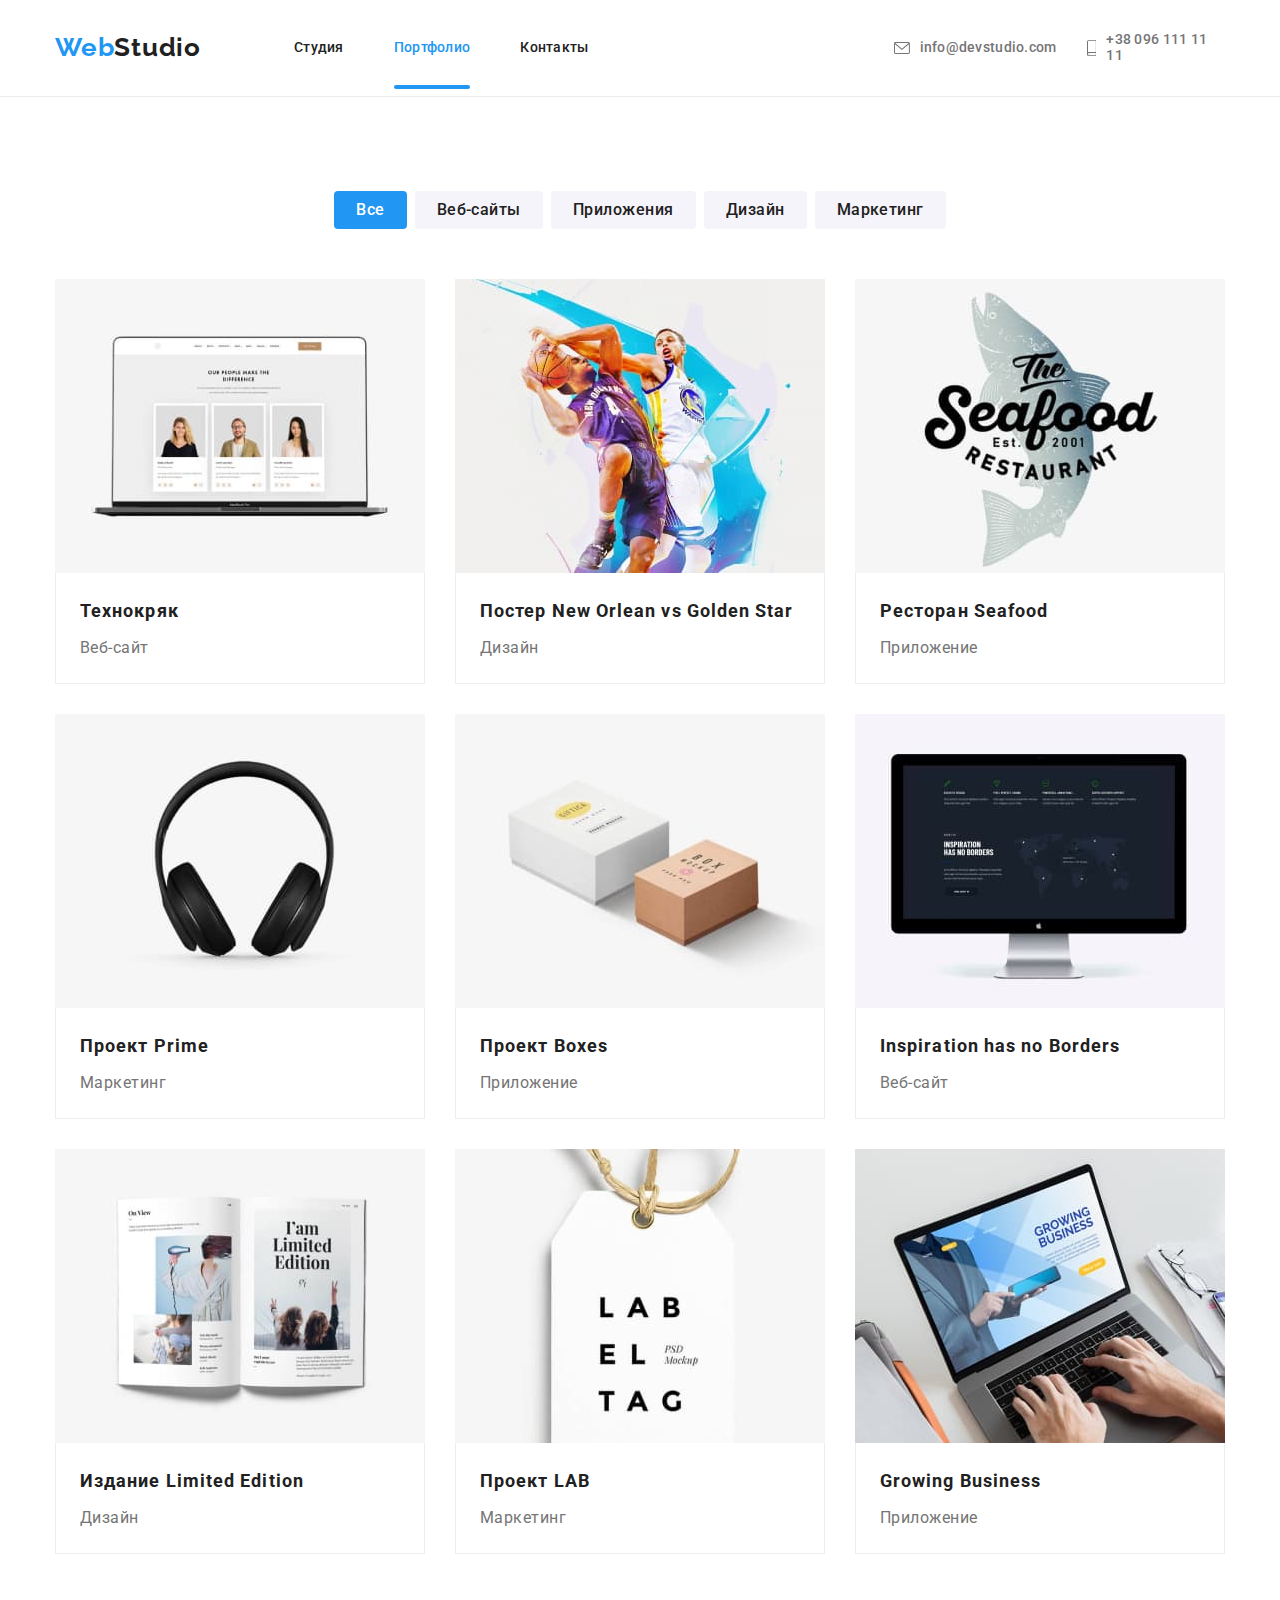
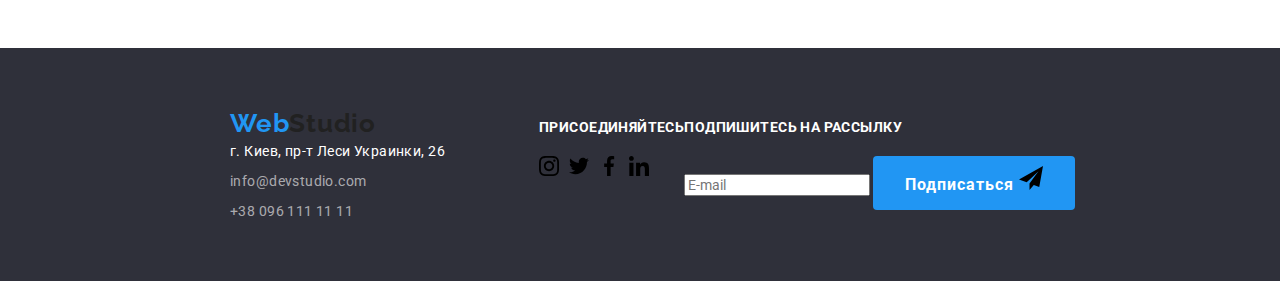
==== commit 3a7c28c3: "refactoring CSS-code of the project using the SASS" ====
--- a/portfolio.html
+++ b/portfolio.html
@@ -25,8 +25,8 @@
   <header class="header">
     <div class= "header__container container">
       <nav class="nav">
-        <a href="./" class="nav__logo" aria-label="WebStudio">
-          <span class="nav__logo-name">Web</span>Studio
+        <a href="./" class="logo" aria-label="WebStudio">
+          <span class="logo-name">Web</span>Studio
         </a>
         <ul class="nav__list list">
           <li class="nav__item"><a href="./index.html" class="nav__link link" aria-label="Студия">Студия</a></li>
@@ -46,7 +46,7 @@
             </svg>info@devstudio.com
           </a>
         </li>
-        <li class="contacts-item">
+        <li class="contacts__item">
           <a href="tel:+380961111111" class="contacts__link link " aria-label="Phone number">
             <svg class="contacts__icon"
               width="10px"
@@ -197,8 +197,8 @@
   <footer class="footer">
     <div class="container">
       <div>
-        <a href="./" class="nav__logo nav__logo-footer link" aria-label="WebStudio">
-          <span class="nav__logo-name">Web</span>Studio
+        <a href="./" class="logo logo-footer link" aria-label="WebStudio">
+          <span class="logo-name">Web</span>Studio
         </a>
         <address class="address">
           <ul class="address__list list">
--- a/css/styles.css
+++ b/css/styles.css
@@ -9,7 +9,7 @@
   --grey-ultra-light: #F5F4FA;
   --background-color: #2F303A;
   --background-color-for-hero:#C4C4C4;
-  /* --primary-bg-color:#E5E5E5; */
+
 } 
 
 /* Box-sizing */
@@ -22,13 +22,22 @@
 body {
   margin: 0;
 
-  /* background-color: var(--primary-bg-color); */
   color: var(--primary-text-color);
 
   font-size: 14px;
   font-weight: 400;
   line-height: 1.71;
   font-family: Roboto, sans-serif;
+}
+
+/* Class .section-title  */
+
+.section-title {
+  color: var(--title-text-color);
+
+  font-size: 36px;
+  line-height: 1.17;
+  text-align: center;
 }
 
 /* Class .container  */
@@ -51,18 +60,6 @@
   text-decoration: none;
 }
 
-/* Class .section-title  */
-.section-title {
-  margin: 0 0 50px;
-  
-  text-align: center;
-  color: var(--title-text-color);
-
-  font-size: 36px;
-  line-height: 1.17;
-  text-align: center;
-}
-
 /* Class .image */
 .image {
   width: 100%;
@@ -71,7 +68,6 @@
 }
 
 /* Class .hidden */
-
 .hidden {
   position: absolute;
   width: 1px;
@@ -90,19 +86,15 @@
   border-bottom: 1px solid #ECECEC
 }
 
-.nav {
-  display: flex;
-  align-items: center;
-}
-
-.header__container {
+.nav,
+.header__container  {
   display: flex;
   align-items: center;
 }
 
 /* Logo */
 
-.nav__logo {
+.logo {
   text-decoration: none;
   margin-right: 93px;
 
@@ -115,7 +107,7 @@
   letter-spacing: 0.03em;
 }
 
-.nav__logo-name {
+.logo-name {
   color: var(--accent-color);
 }
 
@@ -186,7 +178,7 @@
 }
 
 .contacts__item:not(:last-child){
-  margin-right: 29px;
+  margin-right: 30px;
 }
 
 .contacts__link {
@@ -311,7 +303,7 @@
   height: 120px;
 }
 
-.feature__card-title {
+.feature__title {
   margin: 0 0 10px;
   color: var(--title-text-color);
 
@@ -322,7 +314,7 @@
   letter-spacing: 0.03em;
 }
 
-.feature__card-subtitle {
+.feature__subtitle {
   margin: 0;
 
   color: var(--grey);
@@ -428,13 +420,13 @@
   margin: 0 0 16px;
 }
 
-.social__list {
-  display: flex;
-  align-items: center;
-  justify-content: center;
-}
-
-.social__link {
+.socials {
+  display: flex;
+  align-items: center;
+  justify-content: center;
+}
+
+.socials__link {
   display: flex;
   align-items: center;
   justify-content: center;
@@ -449,13 +441,13 @@
   transition-property: background-color, fill;
 
 }
-.social__item:not(:last-child) {
+.socials__item:not(:last-child) {
   margin-right: 10px;
   
 }
 
-.social__link:hover,
-.social__link:focus {
+.socials__link:hover,
+.socials__link:focus {
   background-color: var(--accent-color);
   fill: var(--primary-white-color)
 }
@@ -513,7 +505,7 @@
 }
 
 
-.nav__logo-footer {
+.logo__footer {
   color: var(--primary-white-color);
   display: inline-block;
   margin-bottom: 20px;
@@ -593,7 +585,7 @@
   margin-right: 10px;
 }
 
-.footer__social-link {
+.social__link--dark {
   display: flex;
   align-items: center;
   justify-content: center;
@@ -610,26 +602,26 @@
   transition-property: background-color;
 }
 
-.footer__social-link:hover,
-.footer__social-link:focus {
+.social__link--dark :hover,
+.social__link--dark :focus {
   background-color: var(--accent-color);
 }
 
 /* footer-modal */
 
-.footer__form {
+.form {
   display: flex;
   flex-direction: column;
   margin-left: 93px;
   width: 570px;
 }
 
-.footer__form-block {
+.form__block {
   display: flex;
   align-items: flex-end;
 }
 
-.footer__form-input {
+.form__input {
   font-size: 16px;
   padding: 15px 10px 15px 16px;
   width: 100%;
@@ -646,11 +638,11 @@
   transition-timing-function: cubic-bezier(0.4, 0, 0.2, 1);
 }
 
-.footer__form-input:focus {
+.form__input:focus {
   border: 1px solid var(--accent-color);
 }
 
-.footer__form-input::placeholder {
+.form__input::placeholder {
   font-weight: 400;
   font-size: 16px;
   line-height: 1.25;
@@ -659,7 +651,7 @@
   color: rgba(255, 255, 255, 0.6);
 }
 
-.footer__form-button  {
+.form__button  {
 display: flex;
 justify-content: center;
 align-items: center;
@@ -670,7 +662,7 @@
 fill: var(--primary-white-color);
 }
 
-.footer__form-icon {
+.form__icon {
   padding: 0;
   margin-left: 10px;
 }
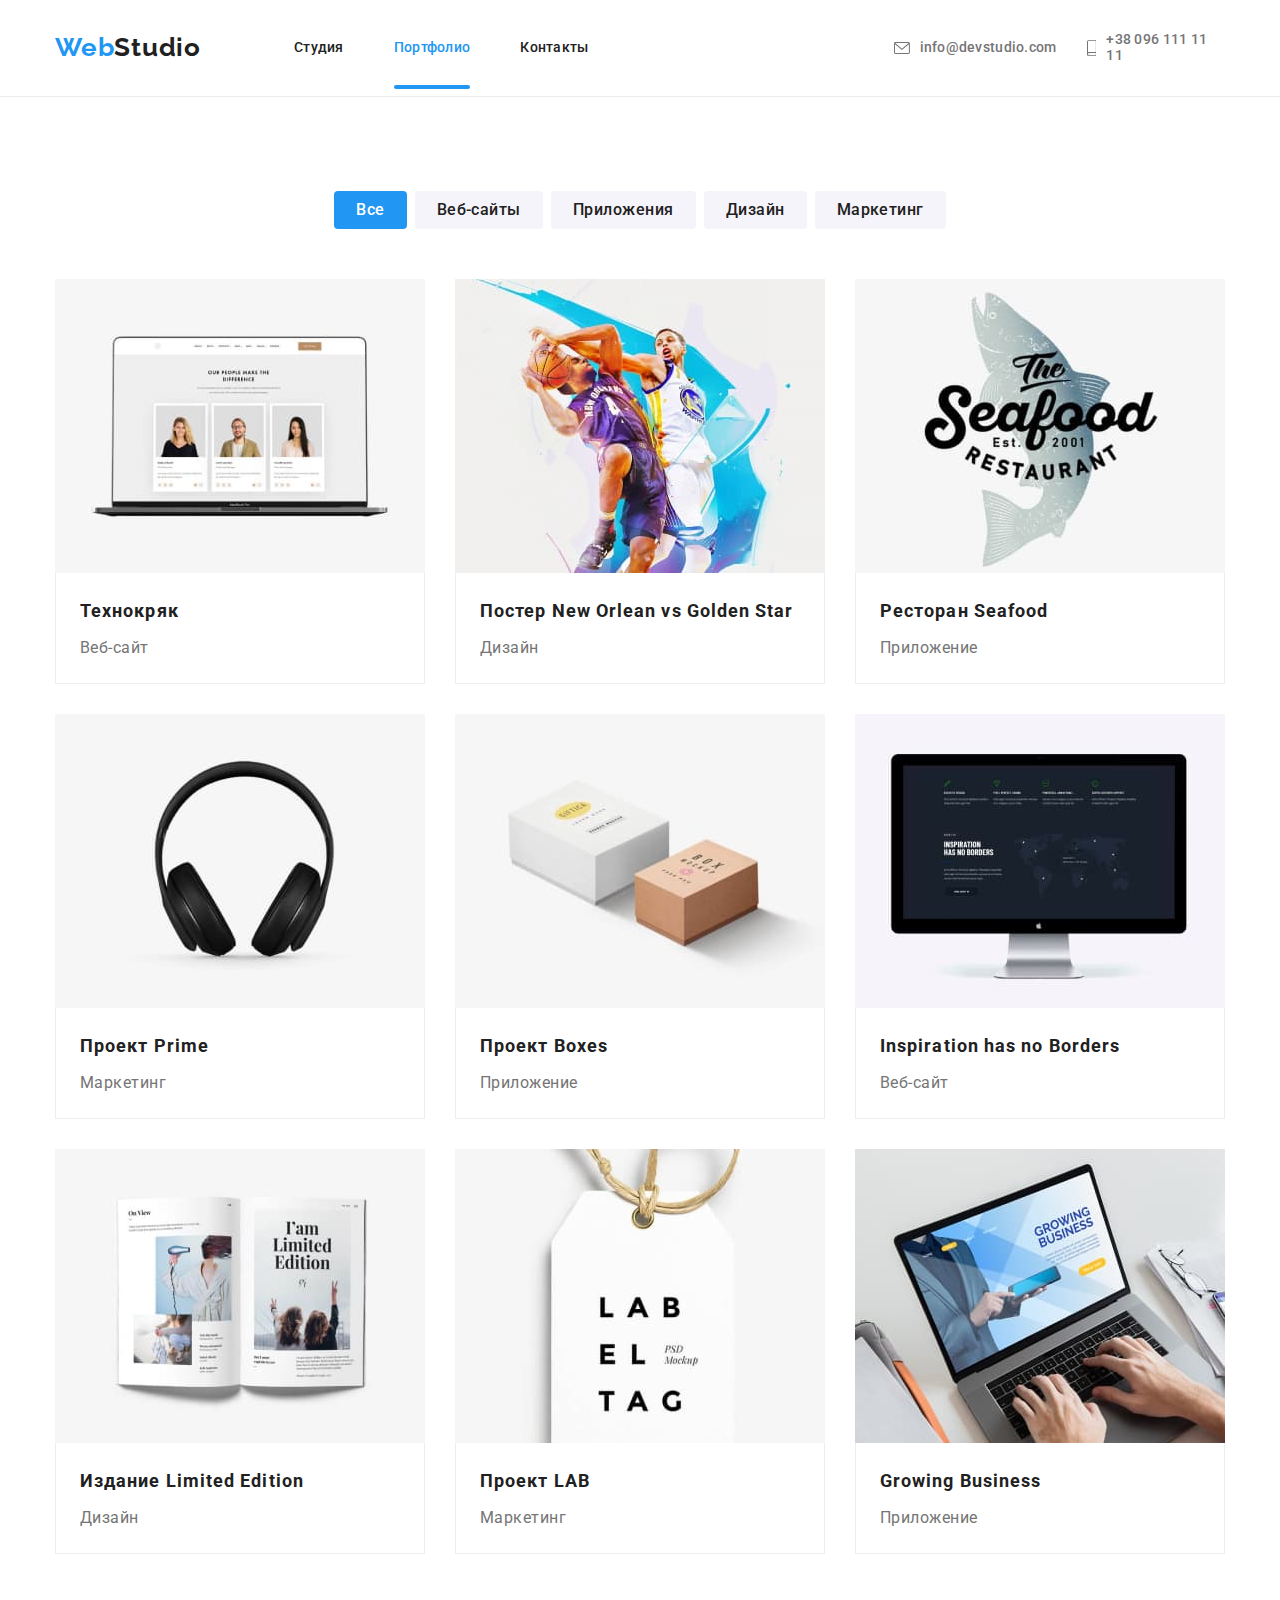
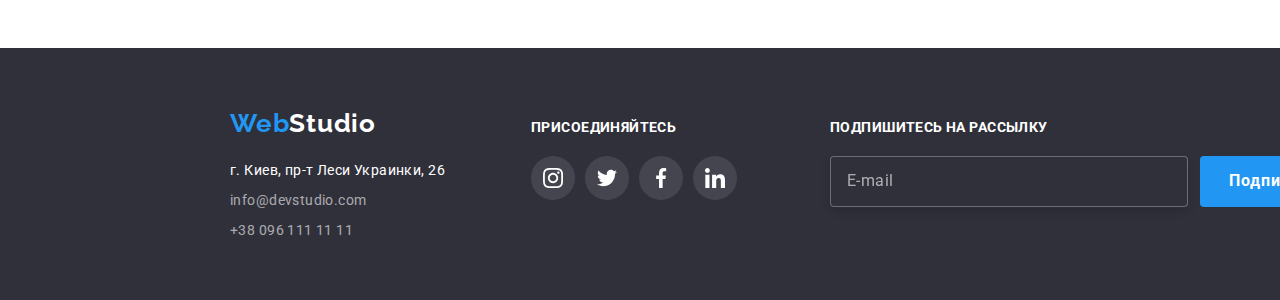
==== commit 2f196455: "add styles (portfolio) in sass" ====
--- a/portfolio.html
+++ b/portfolio.html
@@ -10,13 +10,8 @@
   <link rel="preconnect" href="https://fonts.googleapis.com">
   <link rel="preconnect" href="https://fonts.gstatic.com" crossorigin>
   <link href="https://fonts.googleapis.com/css2?family=Raleway:wght@700&family=Roboto:wght@400;500;700;900&display=swap" rel="stylesheet">
-  <!-- Normalize -->
-  <link 
-  rel="stylesheet" 
-  href="https://cdnjs.cloudflare.com/ajax/libs/modern-normalize/1.1.0/modern-normalize.min.css"
-  >
-  <!-- Css -->
-  <link rel="stylesheet" href="./css/styles.css">
+  <!-- scss -->
+    <link rel="stylesheet" href="./css/main.min.css">
 </head>
 <body>
 
@@ -197,7 +192,7 @@
   <footer class="footer">
     <div class="container">
       <div>
-        <a href="./" class="logo logo-footer link" aria-label="WebStudio">
+        <a href="./" class="logo logo__footer link" aria-label="WebStudio">
           <span class="logo-name">Web</span>Studio
         </a>
         <address class="address">
@@ -213,7 +208,7 @@
           <b class="footer__subscribe">присоединяйтесь</b>
           <ul class="footer__social-list list">
             <li class="footer__social-item">
-                    <a href="" class="footer__social-link" aria-label="instagram">
+                    <a href="" class="socials__link--dark" aria-label="instagram">
                       <svg class="footer__social-icon"
                       height="20px"
                       width="20px">
@@ -221,7 +216,7 @@
                       </svg>
                     </a></li>
                   <li class="footer__social-item">
-                    <a href="" class="footer__social-link" aria-label="twitter">
+                    <a href="" class="socials__link--dark " aria-label="twitter">
                       <svg class="footer__social-icon"
                       height="20px"
                       width="20px">
@@ -229,7 +224,7 @@
                       </svg>
                     </a></li>
                   <li class="footer__social-item">
-                    <a href="" class="footer__social-link" aria-label="facebook">
+                    <a href="" class="socials__link--dark " aria-label="facebook">
                       <svg class="footer__social-icon"
                       height="20px"
                       width="20px">
@@ -237,7 +232,7 @@
                       </svg>
                     </a></li>
                   <li class="footer__social-item">
-                    <a href="" class="footer__social-link"  aria-label="linkedin">
+                    <a href="" class="socials__link--dark "  aria-label="linkedin">
                       <svg class="footer__social-icon"
                       height="20px"
                       width="20px">
@@ -247,13 +242,13 @@
           </ul>
       </div> 
 
-      <div class="footer__form">
+      <div class="form">
         <p class="footer__subscribe">Подпишитесь на рассылку</p>
-        <form class="footer__form-block">
-            <input class="footer__form-input" type="email" name="email" placeholder="E-mail">
-          <button class="footer__form-button button" type="submit">
+        <form class="form__block">
+            <input class="form__input" type="email" name="email" placeholder="E-mail">
+          <button class="form__button button" type="submit">
             Подписаться
-            <svg class="footer__form-icon"
+            <svg class="form__icon"
               width="24px"
               height="24px">
               <use href="./images/icons.svg#icon-send"></use>
--- a/css/main.min.css
+++ b/css/main.min.css
@@ -0,0 +1,2 @@
+/*! modern-normalize v1.1.0 | MIT License | https://github.com/sindresorhus/modern-normalize */*,::before,::after{box-sizing:border-box}html{line-height:1.15;-webkit-text-size-adjust:100%;-moz-tab-size:4;tab-size:4}body{margin:0;font-family:system-ui,-apple-system,"Segoe UI",Roboto,Helvetica,Arial,sans-serif,"Apple Color Emoji","Segoe UI Emoji"}hr{height:0;color:inherit}abbr[title]{text-decoration:underline dotted}b,strong{font-weight:bolder}code,kbd,samp,pre{font-family:ui-monospace, SFMono-Regular, Consolas, 'Liberation Mono', Menlo, monospace;font-size:1em}small{font-size:80%}sub,sup{font-size:75%;line-height:0;position:relative;vertical-align:baseline}sub{bottom:-0.25em}sup{top:-0.5em}table{text-indent:0;border-color:inherit}button,input,optgroup,select,textarea{font-family:inherit;font-size:100%;line-height:1.15;margin:0}button,select{text-transform:none}button,[type='button'],[type='reset'],[type='submit']{-webkit-appearance:button}::-moz-focus-inner{border-style:none;padding:0}:-moz-focusring{outline:1px dotted ButtonText}:-moz-ui-invalid{box-shadow:none}legend{padding:0}progress{vertical-align:baseline}::-webkit-inner-spin-button,::-webkit-outer-spin-button{height:auto}[type='search']{-webkit-appearance:textfield;outline-offset:-2px}::-webkit-search-decoration{-webkit-appearance:none}::-webkit-file-upload-button{-webkit-appearance:button;font:inherit}summary{display:list-item}html{box-sizing:border-box}body{margin:0;color:#2a2a2a;font-size:14px;font-weight:400;line-height:1.71;font-family:Roboto,sans-serif}.section-title{color:var #212121;font-size:36px;line-height:1.17;text-align:center}.list{list-style:none;margin:0;padding:0}.link{text-decoration:none}.image{width:100%;height:auto;display:block}.hidden{position:absolute;width:1px;height:1px;margin:-1px;padding:0;overflow:hidden;border:0;clip:rect(0 0 0 0)}.socials__link,.socials__link--light,.socials__link--dark{display:flex;align-items:center;justify-content:center;height:44px;width:44px;border-radius:50%;transition-duration:250ms;transition-timing-function:cubic-bezier(0.4, 0, 0.2, 1)}.footer__subscribe{display:block;margin-bottom:20px;margin-top:0;color:#fff;font-weight:700;line-height:1.14;letter-spacing:0.03em;text-transform:uppercase}.container{width:1200px;margin:0 auto;padding:0 15px}.logo{text-decoration:none;margin-right:93px;color:#212121;font-family:Raleway;font-size:26px;font-weight:700;line-height:1.19;letter-spacing:0.03em}.logo-name{color:#2196F3}.header{border-bottom:1px solid #ECECEC}.nav,.header__container{display:flex;align-items:center}.nav__list{display:flex;align-items:center}.nav__item:not(:last-child){margin-right:50px}.nav__link{position:relative;display:block;padding:32px 0;color:#212121;font-weight:500;line-height:1.14;letter-spacing:0.02em;transition-timing-function:cubic-bezier(0.4, 0, 0.2, 1);transition-duration:250ms;transition-property:color}.nav__link:hover,.nav__link:focus{color:#2196F3}.nav__link.current{color:#2196F3;position:relative}.nav__link.current:after{content:"";position:absolute;bottom:-1.5px;left:0;width:100%;height:4px;background:#2196F3;border-radius:2px}.contacts{display:flex;align-items:center;margin-left:305px}.contacts__item:not(:last-child){margin-right:30px}.contacts__link{display:flex;align-items:center;padding:32px 0;color:#757575;fill:#757575;font-weight:500;line-height:1.14;letter-spacing:0.02em;transition-timing-function:cubic-bezier(0.4, 0, 0.2, 1);transition-duration:250ms;transition-property:color, fill}.contacts__link:hover,.contacts__linkfocus{color:#2196F3;fill:#2196F3}.contacts__icon{margin-right:10px}.hero{padding:200px 0;margin:auto;background-color:#C4C4C4;background-image:linear-gradient(rgba(47,48,58,0.475), rgba(47,48,58,0.475)),url(../images/team.jpg);background-repeat:no-repeat;background-position:center;max-width:1600px}.hero__container{text-align:center}.hero__title{max-width:696px;margin:0 auto 30px;color:#fff;font-weight:900;font-size:44px;line-height:1.36;letter-spacing:0.06em;text-transform:uppercase}.button{padding:10px 32px;min-width:200px;border:0;border-radius:4px;color:#fff;background-color:#2196F3;font-family:inherit;font-weight:700;font-size:16px;line-height:1.88;letter-spacing:0.06em;cursor:pointer;transition-duration:250ms;transition-timing-function:cubic-bezier(0.4, 0, 0.2, 1);transition-property:background-color}.button:focus,.button:hover{background-color:#188CE8}.feature{padding:94px 0 47px}.feature__list{display:flex;align-items:center;justify-content:center}.feature__item{width:270px;margin-right:30px}.feature__item:last-child{margin-right:0}.feature__card{margin-bottom:30px;display:flex;align-items:center;justify-content:center;background:#F5F4FA;width:270px;height:120px}.feature__title{margin:0 0 10px;color:#212121;font-weight:700;font-size:14px;line-height:1.14;text-transform:uppercase;letter-spacing:0.03em}.feature__subtitle{margin:0;color:#757575;line-height:1.71;letter-spacing:0.03em}.services{padding:47px 0 94px}.services__list{display:flex;align-items:center;justify-content:center}.services__item{position:relative;margin-right:30px}.services__item:last-child{margin-right:0}.services__description{position:absolute;bottom:0;padding:27px;right:0;left:0;margin:0;font-weight:700;line-height:1.14;text-align:center;letter-spacing:0.03em;text-transform:uppercase;color:#fff;background:rgba(47,48,58,0.8)}.team{background-color:#F5F4FA;padding:94px 0}.team__list{display:flex;align-items:center;justify-content:center}.team__card{margin:0 30px 0 0;background-color:#fff;box-shadow:0px 1px 3px rgba(0,0,0,0.12),0px 1px 1px rgba(0,0,0,0.14),0px 2px 1px rgba(0,0,0,0.2);border-radius:0px 0px 4px 4px}.team__card-content{padding:30px 32px;text-align:center}.team__card-title{margin:0 0 10px 0;font-weight:500;font-size:16px;line-height:1.19;letter-spacing:0.03em}.team__card-title:last-child{margin-right:0}.team__card-description{color:#757575;font-weight:400;font-size:16px;line-height:1.19;letter-spacing:0.03em;margin:0 0 16px}.socials{display:flex;align-items:center;justify-content:center}.socials__link--light{fill:#AFB1B8;transition-property:background-color, fill}.socials__link--light:hover,.socials__link--light:focus{background-color:#2196F3;fill:#fff}.socials__item:not(:last-child){margin-right:10px}.clients{padding:94px 0}.clients__list{display:flex;align-items:center}.clients__item{width:170px;height:92px}.clients__item:not(:last-child){margin-right:30px}.clients__link{display:flex;align-items:center;justify-content:center;fill:#AFB1B8;border:1px solid #AFB1B8;border-radius:4px;width:100%;height:100%;transition-timing-function:cubic-bezier(0.4, 0, 0.2, 1);transition-duration:250ms;transition-property:fill, border}.clients__link:hover,.clients__link:focus{fill:#2196F3;border:1px solid #2196F3}.footer{padding:60px 215px;background-color:#2F303A}.logo__footer{color:#fff;display:inline-block;margin-bottom:20px;margin-right:0}.address__item{margin-bottom:9px;height:21px}.address__item:last-child{margin-bottom:0}.address__list{width:231px}.address__link-address{color:#fff;font-style:normal;letter-spacing:0.03em}.address__link{padding:0;color:rgba(255,255,255,0.6);font-weight:400;font-style:normal;letter-spacing:0.03em;transition-timing-function:cubic-bezier(0.4, 0, 0.2, 1);transition-duration:250ms;transition-property:color}.address__link:hover,.address__link:focus{color:#2196F3}.footer .container{display:flex;align-items:baseline}.footer__social{margin-left:70px}.footer__social-list{display:flex}.footer__social-item{display:flex}.footer__social-item:not(:last-child){margin-right:10px}.socials__link--dark{background-color:rgba(255,255,255,0.1);fill:#fff;transition-property:background-color}.socials__link--dark:hover,.socials__link--dark:focus{background-color:#2196F3}.form{display:flex;flex-direction:column;margin-left:93px;width:570px}.form__block{display:flex;align-items:flex-end}.form__input{font-size:16px;padding:15px 10px 15px 16px;width:100%;background:#2F303A;color:#C4C4C4;border:1px solid rgba(255,255,255,0.3);filter:drop-shadow(0px 4px 4px rgba(0,0,0,0.15));border-radius:4px;outline:transparent;transition-property:solid;transition-duration:250ms;transition-timing-function:cubic-bezier(0.4, 0, 0.2, 1)}.form__input:focus{border:1px solid #2196F3}.form__input::placeholder{font-weight:400;font-size:16px;line-height:1.25;letter-spacing:0.03em;color:rgba(255,255,255,0.6)}.form__button{display:flex;justify-content:center;align-items:center;margin-left:12px;padding:10px 28px 10px 29px;fill:#fff}.form__icon{padding:0;margin-left:10px}.backdrop{position:fixed;width:100vw;height:100vh;left:0px;top:0px;background:rgba(0,0,0,0.2);opacity:1;visibility:visible;pointer-events:initial;transition-property:opacity, visibility;transition-duration:250ms;transition-timing-function:cubic-bezier(0.4, 0, 0.2, 1)}.modal{position:absolute;width:528px;top:50%;left:50%;transform:translate(-50%, -50%);background:#fff;box-shadow:0px 1px 3px rgba(0,0,0,0.12),0px 1px 1px rgba(0,0,0,0.14),0px 2px 1px rgba(0,0,0,0.2);border-radius:4px}.backdrop.is-hidden{opacity:0;visibility:hidden;pointer-events:none}.modal__close{display:flex;justify-content:center;align-items:center;position:absolute;top:8px;right:8px;width:30px;height:30px;background:#fff;border:1px solid rgba(0,0,0,0.1);border-radius:50%;cursor:pointer;transition-timing-function:cubic-bezier(0.4, 0, 0.2, 1) 250s;transition-duration:250ms;transition-property:fill}.modal__close:focus,.modal__close:hover{fill:#2196F3}.modal__close-icon{display:block}.modal__container{padding:40px}.modal__form{display:flex;flex-direction:column;justify-content:center}.modal__title{text-align:center;margin-top:0;margin-bottom:12px;font-weight:700;font-size:20px;line-height:1.15;letter-spacing:0.03em}.modal__label{display:flex;position:relative;flex-direction:column;margin-bottom:10px;font-size:12px;line-height:1.16;letter-spacing:0.01em;color:#757575}.modal__input{padding:12px 10px 12px 42px;margin-top:4px;border:1px solid rgba(33,33,33,0.2);border-radius:4px;outline:transparent;transition-timing-function:cubic-bezier(0.4, 0, 0.2, 1);transition-duration:250ms;transition-property:border-color}.modal__input:focus{border-color:#2196F3}.modal__input:focus+.modal__icon{fill:#2196F3}.modal__icon{padding:0;position:absolute;top:50%;left:12px;fill:#212121;transition-timing-function:cubic-bezier(0.4, 0, 0.2, 1);transition-duration:250ms;transition-property:fill}.modal__label-textarea{padding:11px 16px;margin-top:4px;outline:transparent;border:1px solid rgba(33,33,33,0.2);border-radius:4px;transition-timing-function:cubic-bezier(0.4, 0, 0.2, 1);transition-duration:250ms;transition-property:border-color;resize:none}.modal__label-textarea:focus{border-color:#2196F3}.modal__label-textarea::placeholder{font-weight:400;font-size:12px;line-height:1.166;letter-spacing:0.01em;color:rgba(117,117,117,0.5)}.modal__checkbox-fake{display:flex;justify-content:center;align-items:center;background:#fff;fill:#fff;width:16px;height:15px;margin-right:8px;border-radius:4px;outline:2px solid #212121;outline-offset:-2px;transition-timing-function:cubic-bezier(0.4, 0, 0.2, 1);transition-duration:250ms;transition-property:solid, background-color, fill}.modal__checkbox-fake:focus{outline:2px solid #2196F3}.modal__checkbox:checked+.modal__checkbox-fake{outline-color:#2196F3;background-color:#2196F3}.modal__link{text-decoration-line:underline;color:#2196F3}.modal__label-agreement{display:flex;flex-direction:row;justify-content:center;align-items:center;text-align:center;margin-bottom:30px;margin-top:10px;font-weight:400;font-size:14px;line-height:1.71;letter-spacing:0.03em;color:#757575;cursor:pointer}.modal__button{margin:0 auto;width:200px;height:50px}.filter__list{display:flex;justify-content:center;margin-bottom:50px}.filter__item{margin-right:8px}.filter__item:last-child{margin-right:0}.filter__button{padding:6px 22px;color:#212121;background-color:#F5F4FA;border:0;font-family:inherit;font-weight:500;font-size:16px;line-height:1.63;letter-spacing:0.03em;border-radius:4px;cursor:pointer;transition-timing-function:cubic-bezier(0.4, 0, 0.2, 1);transition-duration:250ms;transition-property:color, background-color, box-shadow}.filter__button:hover,.filter__button:focus{color:#fff;background-color:#2196F3;box-shadow:0px 3px 1px rgba(0,0,0,0.1),0px 1px 2px rgba(0,0,0,0.08),0px 2px 2px rgba(0,0,0,0.12)}.filter__button.current{color:#fff;background-color:#2196F3}.portfolio__section{padding:94px 0}.portfolio__list{display:flex;flex-wrap:wrap}.portfolio__card{margin:0 30px 30px 0}.portfolio__card:nth-child(3n+3){margin-right:0}.portfolio__card:nth-last-child(-n+3){margin-bottom:0}.portfolio__link{display:block;transition-timing-function:cubic-bezier(0.4, 0, 0.2, 1);transition-duration:250ms;transition-property:box-shadow}.portfolio__link:hover,.portfolio__link:focus{box-shadow:0px 1px 1px rgba(0,0,0,0.12),0px 4px 4px rgba(0,0,0,0.06),1px 4px 6px rgba(0,0,0,0.16)}.portfolio__link:hover .portfolio__text,.portfolio__link:focus .portfolio__text{transform:translateY(0);opacity:1}.portfolio__block{padding:20px 24px;border:1px solid #EEEEEE;border-top:0}.portfolio__title{margin:0 0 4px;color:#212121;font-size:18px;line-height:2;letter-spacing:0.06em}.portfolio__subtitle{margin:0;color:#757575;font-size:16px;line-height:1.88;letter-spacing:0.03em}.portfolio__text{position:absolute;transform:translateY(100%);transition-timing-function:cubic-bezier(0.4, 0, 0.2, 1);transition-duration:250ms;transition-property:transform, opacity;top:0;bottom:0;opacity:0;padding:63px 24px;margin:0;font-weight:400;font-size:18px;line-height:1.5;letter-spacing:0.03em;color:#fff;background:rgba(33,150,243,0.9)}.portfolio__overlay{position:relative;overflow:hidden}
+/*# sourceMappingURL=main.min.css.map */